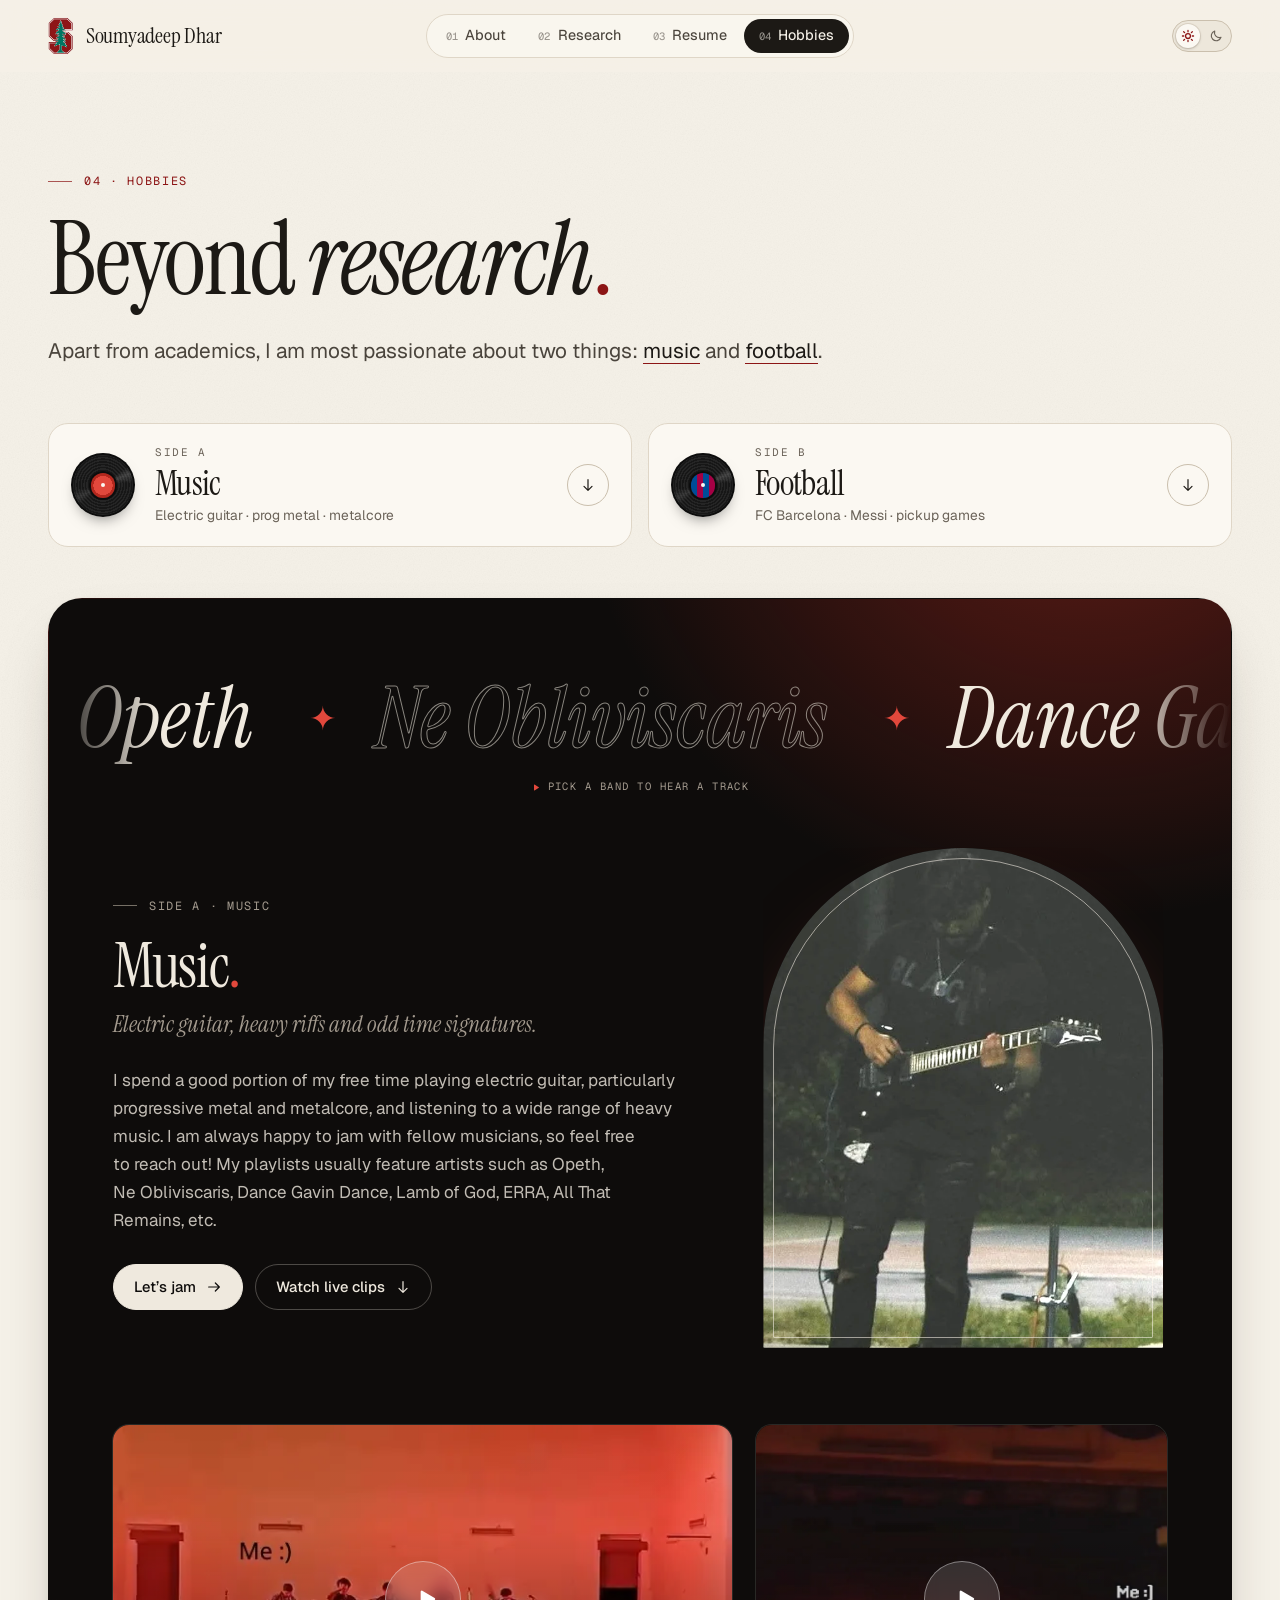
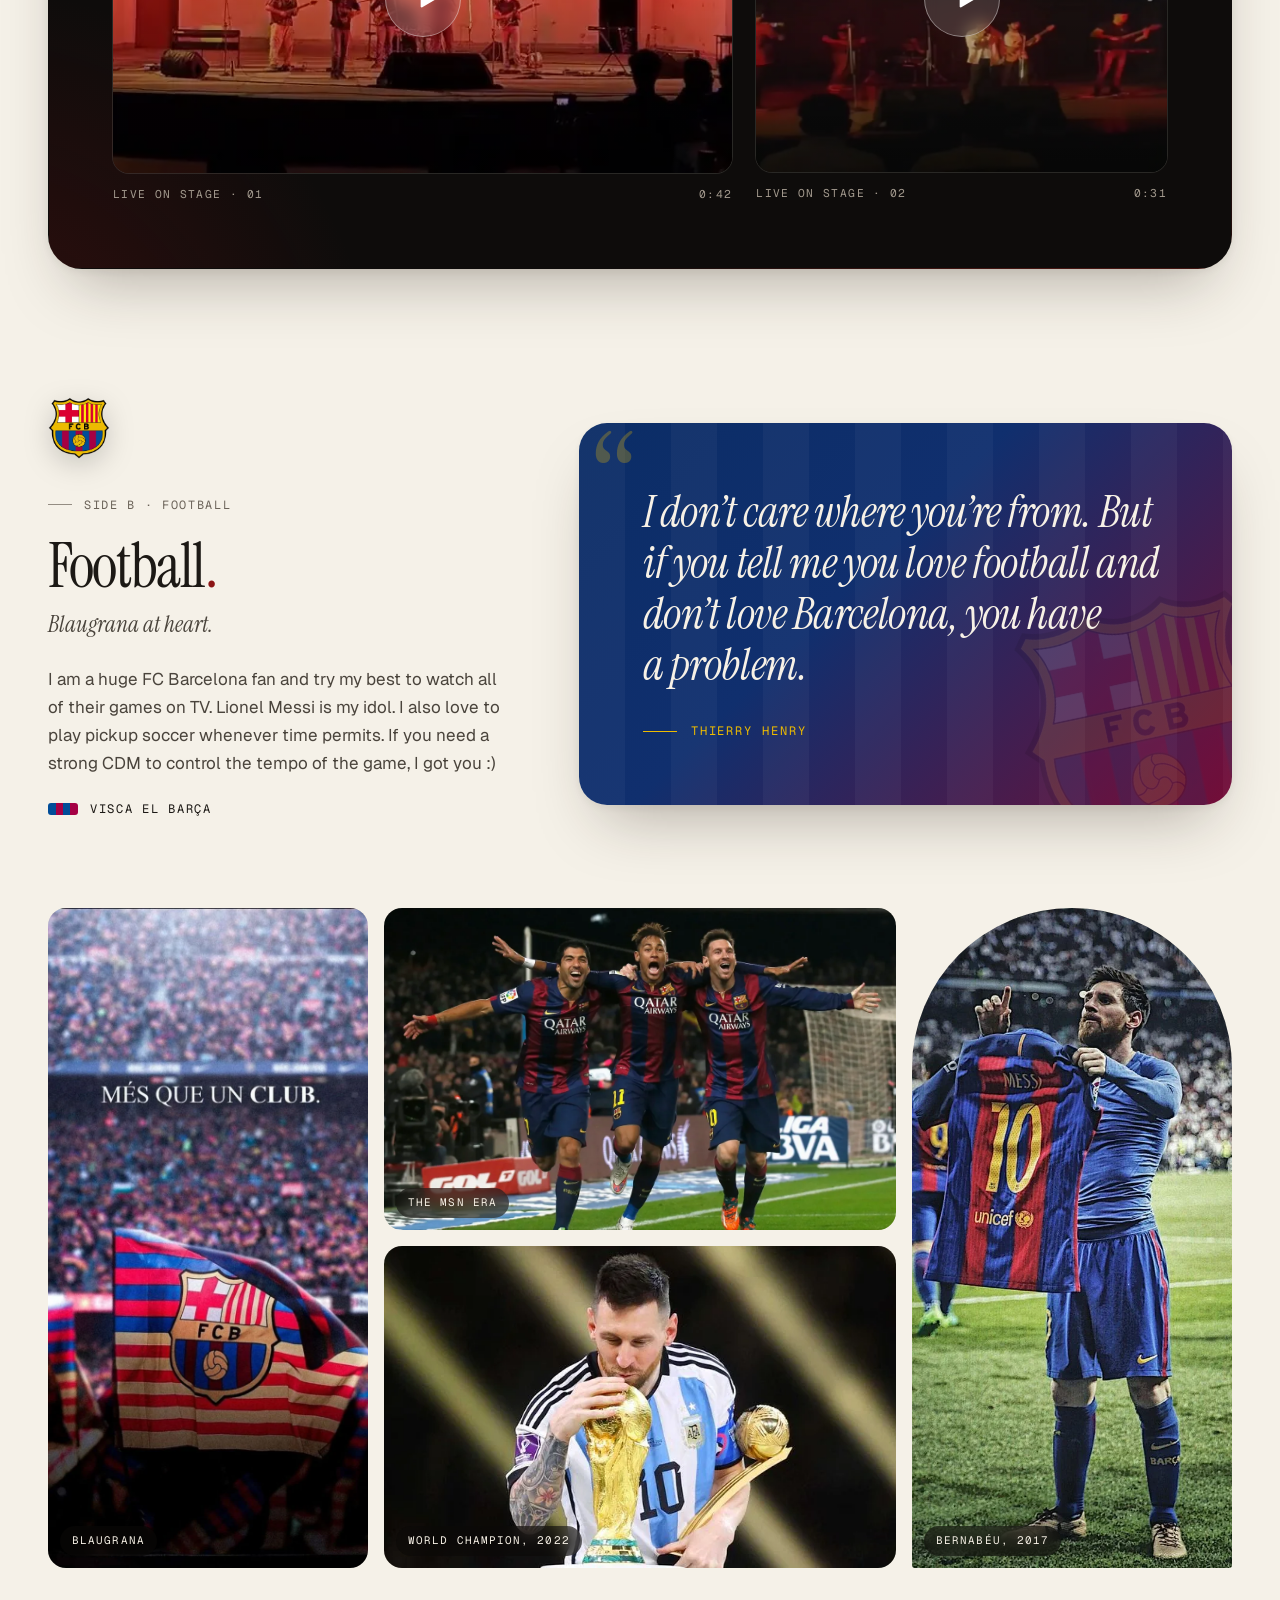
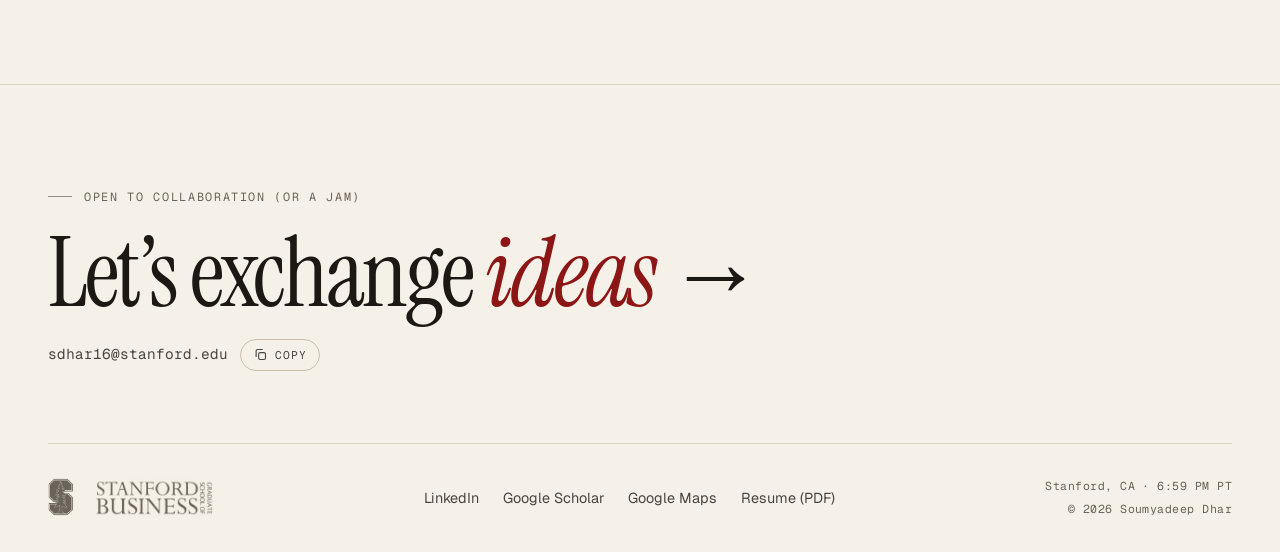
==== hobbies.html @ b399adac "Launch personal academic website Static site for GitHub Pages: home (bio, featured Applied Energy fi" ====
<!doctype html>
<html lang="en">
<head>
  <meta charset="utf-8">
  <meta name="viewport" content="width=device-width, initial-scale=1, viewport-fit=cover">
  <title>Hobbies | Soumyadeep Dhar</title>
  <meta name="description" content="Beyond research: progressive metal and metalcore on electric guitar, and a lifelong love of FC Barcelona and Lionel Messi.">
  <meta name="author" content="Soumyadeep Dhar">
  <link rel="canonical" href="https://sdhar1602.github.io/hobbies.html">
  <meta name="color-scheme" content="light dark">
  <meta name="theme-color" content="#F5F1E8" media="(prefers-color-scheme: light)">
  <meta name="theme-color" content="#12110F" media="(prefers-color-scheme: dark)">
  <script>
    (function () {
      var d = document.documentElement, t = null;
      d.classList.add('js');
      try { t = localStorage.getItem('theme'); } catch (e) {}
      if (t !== 'light' && t !== 'dark') t = window.matchMedia && window.matchMedia('(prefers-color-scheme: dark)').matches ? 'dark' : 'light';
      d.setAttribute('data-theme', t);
      setTimeout(function () { if (!window.__revealReady) d.classList.add('reveal-fallback'); }, 2500);
    })();
  </script>
  <link rel="preconnect" href="https://fonts.googleapis.com">
  <link rel="preconnect" href="https://fonts.gstatic.com" crossorigin>
  <link rel="stylesheet" href="https://fonts.googleapis.com/css2?family=Geist:wght@300..700&family=Geist+Mono:wght@400;500&family=Instrument+Serif:ital@0;1&display=swap">
  <link rel="stylesheet" href="assets/css/style.css">
  <link rel="icon" href="assets/img/favicon-32.png" sizes="32x32" type="image/png">
  <link rel="icon" href="assets/img/favicon-192.png" sizes="192x192" type="image/png">
  <link rel="apple-touch-icon" href="assets/img/apple-touch-icon.png">
  <meta property="og:type" content="website">
  <meta property="og:title" content="Hobbies | Soumyadeep Dhar">
  <meta property="og:description" content="Electric guitar, heavy music, and FC Barcelona.">
  <meta property="og:image" content="https://sdhar1602.github.io/assets/img/og-card.jpg">
  <meta property="og:url" content="https://sdhar1602.github.io/hobbies.html">
  <meta name="twitter:card" content="summary_large_image">
  <script src="assets/js/main.js" defer></script>
</head>
<body>
  <a class="skip-link" href="#main">Skip to content</a>

  <header class="site-header" data-header>
    <div class="container header-inner">
      <a class="brand" href="index.html" aria-label="Soumyadeep Dhar, home">
        <img class="brand-logo" src="assets/img/stanford-s.webp" width="200" height="295" alt="">
        <span class="brand-name">Soumyadeep Dhar</span>
      </a>
      <nav class="site-nav" aria-label="Primary">
        <a href="index.html"><span class="nav-idx">01</span>About</a>
        <a href="research.html"><span class="nav-idx">02</span>Research</a>
        <a href="resume.html"><span class="nav-idx">03</span>Resume</a>
        <a href="hobbies.html" aria-current="page"><span class="nav-idx">04</span>Hobbies</a>
      </nav>
      <button class="theme-switch" type="button" role="switch" aria-checked="false" aria-label="Dark mode" data-theme-toggle>
        <svg class="ts-icon ts-sun" viewBox="0 0 24 24" fill="none" stroke="currentColor" stroke-width="2" stroke-linecap="round" aria-hidden="true"><circle cx="12" cy="12" r="4.2"/><path d="M12 2.5v2.2M12 19.3v2.2M4.6 4.6l1.6 1.6M17.8 17.8l1.6 1.6M2.5 12h2.2M19.3 12h2.2M4.6 19.4l1.6-1.6M17.8 6.2l1.6-1.6"/></svg>
        <svg class="ts-icon ts-moon" viewBox="0 0 24 24" fill="none" stroke="currentColor" stroke-width="2" stroke-linecap="round" stroke-linejoin="round" aria-hidden="true"><path d="M20.5 14.2A8.5 8.5 0 0 1 9.8 3.5a8.5 8.5 0 1 0 10.7 10.7z"/></svg>
        <span class="ts-thumb" aria-hidden="true">
          <svg class="ts-thumb-sun" viewBox="0 0 24 24" fill="none" stroke="currentColor" stroke-width="2.2" stroke-linecap="round"><circle cx="12" cy="12" r="4.2"/><path d="M12 2.5v2.2M12 19.3v2.2M4.6 4.6l1.6 1.6M17.8 17.8l1.6 1.6M2.5 12h2.2M19.3 12h2.2M4.6 19.4l1.6-1.6M17.8 6.2l1.6-1.6"/></svg>
          <svg class="ts-thumb-moon" viewBox="0 0 24 24" fill="currentColor"><path d="M20.5 14.2A8.5 8.5 0 0 1 9.8 3.5a8.5 8.5 0 1 0 10.7 10.7z"/></svg>
        </span>
      </button>
    </div>
  </header>

  <main id="main">
    <section class="page-head container" aria-labelledby="page-title">
      <p class="eyebrow eyebrow--accent reveal">04 · Hobbies</p>
      <h1 id="page-title" class="display-2 reveal" style="--d:.06s">Beyond <em>research</em><span class="dot">.</span></h1>
      <p class="lead reveal" style="--d:.12s">Apart from academics, I am most passionate about two things: <a class="text-link" href="#music">music</a> and <a class="text-link" href="#football">football</a>.</p>

      <nav class="sides reveal" style="--d:.18s" aria-label="On this page">
        <a class="side side--a" href="#music">
          <span class="vinyl" aria-hidden="true"></span>
          <span>
            <span class="side-label">Side A</span>
            <span class="side-title">Music</span>
            <span class="side-meta">Electric guitar · prog metal · metalcore</span>
          </span>
          <span class="side-arrow" aria-hidden="true"><svg viewBox="0 0 24 24" fill="none" stroke="currentColor" stroke-width="1.8" stroke-linecap="round" stroke-linejoin="round"><path d="M12 4v16M6 14l6 6 6-6"/></svg></span>
        </a>
        <a class="side side--b" href="#football">
          <span class="vinyl" aria-hidden="true"></span>
          <span>
            <span class="side-label">Side B</span>
            <span class="side-title">Football</span>
            <span class="side-meta">FC Barcelona · Messi · pickup games</span>
          </span>
          <span class="side-arrow" aria-hidden="true"><svg viewBox="0 0 24 24" fill="none" stroke="currentColor" stroke-width="1.8" stroke-linecap="round" stroke-linejoin="round"><path d="M12 4v16M6 14l6 6 6-6"/></svg></span>
        </a>
      </nav>
    </section>

    <!-- Side A: Music --------------------------------------------------------->
    <section id="music" class="container" aria-labelledby="music-title">
      <div class="stage reveal">
        <div class="marquee">
          <ul class="marquee-track" aria-label="Bands I love; each name links to a track on YouTube">
            <li><a href="https://www.youtube.com/watch?v=MDBykpSXsSE" target="_blank" rel="noopener noreferrer" aria-label="Opeth: play a track on YouTube (opens in a new tab)">Opeth</a></li>
            <li class="sep" aria-hidden="true">✦</li>
            <li><a href="https://www.youtube.com/watch?v=BNyYiTdqzAY" target="_blank" rel="noopener noreferrer" aria-label="Ne Obliviscaris: play a track on YouTube (opens in a new tab)">Ne Obliviscaris</a></li>
            <li class="sep" aria-hidden="true">✦</li>
            <li><a href="https://www.youtube.com/watch?v=Qq_caFxzKqg" target="_blank" rel="noopener noreferrer" aria-label="Dance Gavin Dance: play a track on YouTube (opens in a new tab)">Dance Gavin Dance</a></li>
            <li class="sep" aria-hidden="true">✦</li>
            <li><a href="https://www.youtube.com/watch?v=QWkhCxCcWSE" target="_blank" rel="noopener noreferrer" aria-label="Lamb of God: play a track on YouTube (opens in a new tab)">Lamb of God</a></li>
            <li class="sep" aria-hidden="true">✦</li>
            <li><a href="https://www.youtube.com/watch?v=ntDOA0jAkkA" target="_blank" rel="noopener noreferrer" aria-label="ERRA: play a track on YouTube (opens in a new tab)">ERRA</a></li>
            <li class="sep" aria-hidden="true">✦</li>
            <li><a href="https://www.youtube.com/watch?v=gGtW4AFyLyM" target="_blank" rel="noopener noreferrer" aria-label="All That Remains: play a track on YouTube (opens in a new tab)">All That Remains</a></li>
            <li class="sep" aria-hidden="true">✦</li>
            <li class="dup" aria-hidden="true"><a href="https://www.youtube.com/watch?v=MDBykpSXsSE" target="_blank" rel="noopener noreferrer" tabindex="-1">Opeth</a></li>
            <li class="sep dup" aria-hidden="true">✦</li>
            <li class="dup" aria-hidden="true"><a href="https://www.youtube.com/watch?v=BNyYiTdqzAY" target="_blank" rel="noopener noreferrer" tabindex="-1">Ne Obliviscaris</a></li>
            <li class="sep dup" aria-hidden="true">✦</li>
            <li class="dup" aria-hidden="true"><a href="https://www.youtube.com/watch?v=Qq_caFxzKqg" target="_blank" rel="noopener noreferrer" tabindex="-1">Dance Gavin Dance</a></li>
            <li class="sep dup" aria-hidden="true">✦</li>
            <li class="dup" aria-hidden="true"><a href="https://www.youtube.com/watch?v=QWkhCxCcWSE" target="_blank" rel="noopener noreferrer" tabindex="-1">Lamb of God</a></li>
            <li class="sep dup" aria-hidden="true">✦</li>
            <li class="dup" aria-hidden="true"><a href="https://www.youtube.com/watch?v=ntDOA0jAkkA" target="_blank" rel="noopener noreferrer" tabindex="-1">ERRA</a></li>
            <li class="sep dup" aria-hidden="true">✦</li>
            <li class="dup" aria-hidden="true"><a href="https://www.youtube.com/watch?v=gGtW4AFyLyM" target="_blank" rel="noopener noreferrer" tabindex="-1">All That Remains</a></li>
            <li class="sep dup" aria-hidden="true">✦</li>
          </ul>
        </div>
        <p class="marquee-hint"><svg viewBox="0 0 24 24" aria-hidden="true"><path fill="currentColor" d="M8 5.14v13.72a1 1 0 0 0 1.5.86l11.4-6.86a1 1 0 0 0 0-1.72L9.5 4.28A1 1 0 0 0 8 5.14z"/></svg>Pick a band to hear a track</p>

        <div class="stage-grid">
          <div>
            <p class="eyebrow">Side A · Music</p>
            <h2 id="music-title" class="h2">Music<span class="dot">.</span></h2>
            <p class="stage-sub">Electric guitar, heavy riffs and odd time signatures.</p>
            <div class="prose">
              <p>I spend a good portion of my free time playing electric guitar, particularly progressive metal and metalcore, and listening to a wide range of heavy music. I am always happy to jam with fellow musicians, so feel free to reach out! My playlists usually feature artists such as Opeth, Ne Obliviscaris, Dance Gavin Dance, Lamb of God, ERRA, All That Remains, etc.</p>
            </div>
            <div class="actions">
              <a class="btn btn--stage" href="mailto:sdhar16@stanford.edu?subject=Let%27s%20jam">Let’s jam
                <svg class="go-r" viewBox="0 0 24 24" fill="none" stroke="currentColor" stroke-width="1.8" stroke-linecap="round" stroke-linejoin="round" aria-hidden="true"><path d="M4 12h16M14 6l6 6-6 6"/></svg>
              </a>
              <a class="btn btn--ghost-stage" href="#live">Watch live clips
                <svg class="go-d" viewBox="0 0 24 24" fill="none" stroke="currentColor" stroke-width="1.8" stroke-linecap="round" stroke-linejoin="round" aria-hidden="true"><path d="M12 4v16M6 14l6 6 6-6"/></svg>
              </a>
            </div>
          </div>
          <figure class="arch arch--guitar arch--frame reveal-arch">
            <img src="assets/img/guitar-arch.webp" width="633" height="791" loading="lazy" decoding="async" alt="Soumyadeep playing a black electric guitar at an outdoor gig at night">
          </figure>
        </div>

        <div id="live" class="videos">
          <figure class="video-card reveal" data-video>
            <div class="video-frame" style="--ar: 16 / 9">
              <video controls playsinline preload="none" poster="assets/img/live-01-poster.webp" aria-label="Live on stage with my band, clip 1">
                <source src="assets/video/live-01.mp4" type="video/mp4">
              </video>
              <button class="video-play" type="button" hidden aria-label="Play live clip 1, 42 seconds">
                <span class="disc"><svg viewBox="0 0 24 24" aria-hidden="true"><path fill="currentColor" d="M8 5.14v13.72a1 1 0 0 0 1.5.86l11.4-6.86a1 1 0 0 0 0-1.72L9.5 4.28A1 1 0 0 0 8 5.14z"/></svg></span>
              </button>
            </div>
            <figcaption><span>Live on stage · 01</span><span>0:42</span></figcaption>
          </figure>
          <figure class="video-card reveal" style="--d:.1s" data-video>
            <div class="video-frame" style="--ar: 850 / 720">
              <video controls playsinline preload="none" poster="assets/img/live-02-poster.webp" aria-label="Live on stage with my band, clip 2">
                <source src="assets/video/live-02.mp4" type="video/mp4">
              </video>
              <button class="video-play" type="button" hidden aria-label="Play live clip 2, 31 seconds">
                <span class="disc"><svg viewBox="0 0 24 24" aria-hidden="true"><path fill="currentColor" d="M8 5.14v13.72a1 1 0 0 0 1.5.86l11.4-6.86a1 1 0 0 0 0-1.72L9.5 4.28A1 1 0 0 0 8 5.14z"/></svg></span>
              </button>
            </div>
            <figcaption><span>Live on stage · 02</span><span>0:31</span></figcaption>
          </figure>
        </div>
      </div>
    </section>

    <!-- Side B: Football ------------------------------------------------------>
    <section id="football" class="pitch container" aria-labelledby="football-title">
      <div class="pitch-grid">
        <div class="reveal">
          <img class="crest" src="assets/img/barca-crest.webp" width="360" height="365" loading="lazy" decoding="async" alt="FC Barcelona crest">
          <p class="eyebrow">Side B · Football</p>
          <h2 id="football-title" class="h2">Football<span class="dot">.</span></h2>
          <p class="pitch-sub">Blaugrana at heart.</p>
          <div class="prose">
            <p>I am a huge FC Barcelona fan and try my best to watch all of their games on TV. Lionel Messi is my idol. I also love to play pickup soccer whenever time permits. If you need a strong CDM to control the tempo of the game, I got you :)</p>
          </div>
          <p class="visca">Visca el Barça</p>
        </div>

        <blockquote class="henry reveal" style="--d:.1s">
          <img class="crest-wm" src="assets/img/barca-crest.webp" width="360" height="365" loading="lazy" alt="">
          <p>I don’t care where you’re from. But if you tell me you love football and don’t love Barcelona, you have a problem.</p>
          <footer>Thierry Henry</footer>
        </blockquote>
      </div>

      <div class="bento">
        <figure class="b-flag reveal">
          <img src="assets/img/barca-flag.webp" width="736" height="1398" loading="lazy" decoding="async" alt="A Barça flag with the club crest waving above a packed stadium, under the words Més que un club">
          <figcaption>Blaugrana</figcaption>
        </figure>
        <figure class="b-msn reveal" style="--d:.08s">
          <img src="assets/img/barca-msn.webp" width="1200" height="750" loading="lazy" decoding="async" alt="Messi, Neymar and Suárez celebrating a goal together in Barcelona shirts">
          <figcaption>The MSN era</figcaption>
        </figure>
        <figure class="b-wc reveal" style="--d:.16s">
          <img src="assets/img/messi-worldcup.webp" width="736" height="414" loading="lazy" decoding="async" alt="Lionel Messi kissing the World Cup trophy while holding the Golden Ball award">
          <figcaption>World champion, 2022</figcaption>
        </figure>
        <figure class="b-messi reveal" style="--d:.24s">
          <img src="assets/img/messi-bernabeu.webp" width="736" height="1102" loading="lazy" decoding="async" alt="Lionel Messi holding up his number 10 Barcelona shirt to the crowd">
          <figcaption>Bernabéu, 2017</figcaption>
        </figure>
      </div>
    </section>
  </main>

  <footer class="site-footer">
    <div class="container">
      <div class="footer-cta reveal">
        <p class="eyebrow">Open to collaboration (or a jam)</p>
        <a class="footer-big" href="mailto:sdhar16@stanford.edu">Let’s exchange <em>ideas</em>&nbsp;<span class="arr" aria-hidden="true">→</span></a>
        <div class="footer-email">
          <span>sdhar16@stanford.edu</span>
          <button class="copy-btn" type="button" data-copy="sdhar16@stanford.edu">
            <svg class="ico-sm" viewBox="0 0 24 24" fill="none" stroke="currentColor" stroke-width="1.8" stroke-linecap="round" stroke-linejoin="round" aria-hidden="true"><rect x="9" y="9" width="11" height="11" rx="2.5"/><path d="M5 15V6.5A2.5 2.5 0 0 1 7.5 4H15"/></svg>
            <span data-copy-label aria-live="polite">Copy</span><span class="visually-hidden"> email address</span>
          </button>
        </div>
      </div>
      <div class="footer-grid">
        <div class="footer-logos">
          <span class="logo-mask logo-s" role="img" aria-label="Stanford University"></span>
          <span class="logo-mask logo-gsb" role="img" aria-label="Stanford Graduate School of Business"></span>
        </div>
        <ul class="footer-links">
          <li><a href="https://www.linkedin.com/in/sd1602" target="_blank" rel="noopener noreferrer">LinkedIn</a></li>
          <li><a href="https://scholar.google.com/citations?hl=en&amp;user=NJCwsWkAAAAJ" target="_blank" rel="noopener noreferrer">Google Scholar</a></li>
          <li><a href="https://maps.app.goo.gl/v6GxR1A7szo6nVZg6" target="_blank" rel="noopener noreferrer">Google Maps</a></li>
          <li><a href="assets/docs/Soumyadeep_Dhar_Resume.pdf">Resume (PDF)</a></li>
        </ul>
        <div class="footer-meta">
          <span>Stanford, CA · <time data-clock>--:--</time> PT</span>
          <span>© <span data-year>2026</span> Soumyadeep Dhar</span>
        </div>
      </div>
    </div>
  </footer>
</body>
</html>
---- assets/css/style.css ----
@charset "UTF-8";
/* =============================================================================
   Soumyadeep Dhar: personal academic site
   Design: a warm "paper & ink" editorial system with a Stanford-cardinal accent.
   Signature motif: the arch, borrowed from the sandstone arcades of the Main Quad.
   Themes: light ("paper") and dark ("ink"), switchable, defaulting to the OS.
   ========================================================================== */


/* ---------------------------------------------------------------- Tokens -- */
:root {
  --font-display: "Instrument Serif", "Iowan Old Style", "Palatino Linotype", Palatino, Georgia, serif;
  --font-sans: "Geist", ui-sans-serif, system-ui, -apple-system, "Segoe UI", Roboto, "Helvetica Neue", Arial, sans-serif;
  --font-mono: "Geist Mono", ui-monospace, "SF Mono", SFMono-Regular, Menlo, Consolas, monospace;

  /* light: paper */
  --bg: #F5F1E8;
  --bg-soft: #EDE7DB;
  --surface: #FBF8F2;
  --ink: #1C1915;
  --ink-2: #4A443C;
  --muted: #6B6359;
  --line: #DFD6C7;
  --line-strong: #CABFAD;
  --accent: #8C1515;
  --cardinal: #8C1515;
  --seq-lo: #EBCBBE;
  --seq-hi: #7A1414;
  --deemph: #BDB3A6;
  --deemph-mark: #958B7E;
  --accent-ink: #FFF8F0;
  --accent-soft: rgba(140, 21, 21, .07);
  --ok: #276C44;
  --warn: #8A5A00;
  --header-bg: rgba(245, 241, 232, .8);
  --shadow-sm: 0 1px 2px rgba(40, 30, 20, .06);
  --shadow: 0 1px 2px rgba(40, 30, 20, .05), 0 12px 32px -14px rgba(40, 30, 20, .22);
  --shadow-lg: 0 2px 8px rgba(40, 30, 20, .06), 0 32px 64px -24px rgba(40, 30, 20, .34);
  --grain: .075;
  --grain-blend: multiply;
  --img-dim: 1;
  --stage-border: transparent;
  --sheet-dim: 1;

  /* fixed palettes (same in both themes) */
  --stage: #0E0C0B;
  --stage-ink: #EFE9DE;
  --stage-muted: #A39A8E;
  --stage-line: rgba(239, 233, 222, .12);
  --stage-red: #E2483C;
  --blau: #0B2D66;
  --blau-2: #004D98;
  --grana: #A50044;
  --grana-2: #6E0F36;
  --gold: #EDBB00;

  /* layout + motion */
  --container: 1200px;
  --gutter: clamp(16px, 4vw, 48px);
  --header-h: 72px;
  --radius: 20px;
  --radius-lg: 28px;
  --ease: cubic-bezier(.22, .8, .24, 1);
  --ease-in-out: cubic-bezier(.65, 0, .35, 1);
  color-scheme: light;
}

:root[data-theme="dark"] {
  --bg: #12110F;
  --bg-soft: #1A1816;
  --surface: #1D1B18;
  --ink: #EFE9DE;
  --ink-2: #C9C0B3;
  --muted: #978E82;
  --line: #2C2925;
  --line-strong: #3E3934;
  --accent: #EF7C70;
  --cardinal: #E5484D;
  --seq-lo: #452D27;
  --seq-hi: #F28D80;
  --deemph: #5E5750;
  --deemph-mark: #746C63;
  --accent-ink: #1A0907;
  --accent-soft: rgba(239, 124, 112, .1);
  --ok: #7FD1A0;
  --warn: #E9B95C;
  --header-bg: rgba(18, 17, 15, .74);
  --shadow-sm: 0 1px 2px rgba(0, 0, 0, .5);
  --shadow: 0 1px 2px rgba(0, 0, 0, .4), 0 14px 36px -14px rgba(0, 0, 0, .75);
  --shadow-lg: 0 2px 8px rgba(0, 0, 0, .45), 0 34px 70px -24px rgba(0, 0, 0, .85);
  --grain: .045;
  --grain-blend: screen;
  --img-dim: .93;
  --stage: #0A0908;
  --stage-border: rgba(239, 233, 222, .1);
  --sheet-dim: .9;
  color-scheme: dark;
}

/* No JS (or before it runs): follow the OS preference */
@media (prefers-color-scheme: dark) {
  :root:not([data-theme="light"]) {
    --bg: #12110F;
    --bg-soft: #1A1816;
    --surface: #1D1B18;
    --ink: #EFE9DE;
    --ink-2: #C9C0B3;
    --muted: #978E82;
    --line: #2C2925;
    --line-strong: #3E3934;
    --accent: #EF7C70;
    --cardinal: #E5484D;
    --seq-lo: #452D27;
    --seq-hi: #F28D80;
    --deemph: #5E5750;
    --deemph-mark: #746C63;
    --accent-ink: #1A0907;
    --accent-soft: rgba(239, 124, 112, .1);
    --ok: #7FD1A0;
    --warn: #E9B95C;
    --header-bg: rgba(18, 17, 15, .74);
    --shadow-sm: 0 1px 2px rgba(0, 0, 0, .5);
    --shadow: 0 1px 2px rgba(0, 0, 0, .4), 0 14px 36px -14px rgba(0, 0, 0, .75);
    --shadow-lg: 0 2px 8px rgba(0, 0, 0, .45), 0 34px 70px -24px rgba(0, 0, 0, .85);
    --grain: .045;
    --grain-blend: screen;
    --img-dim: .93;
    --stage: #0A0908;
    --stage-border: rgba(239, 233, 222, .1);
    --sheet-dim: .9;
    color-scheme: dark;
  }
}

/* ------------------------------------------------------------------ Base -- */
*, *::before, *::after { box-sizing: border-box; }

html {
  -webkit-text-size-adjust: 100%;
  text-size-adjust: 100%;
  background: var(--bg);
  scroll-padding-top: calc(var(--header-h) + 24px);
  transition: background-color .45s var(--ease);
}
@media (prefers-reduced-motion: no-preference) { html { scroll-behavior: smooth; } }

body {
  margin: 0;
  min-height: 100vh;
  min-height: 100svh;
  display: flex;
  flex-direction: column;
  color: var(--ink);
  font-family: var(--font-sans);
  font-size: 1.0625rem;
  line-height: 1.65;
  -webkit-font-smoothing: antialiased;
  -moz-osx-font-smoothing: grayscale;
  overflow-x: clip;
  transition: color .45s var(--ease);
}

/* paper grain: sits behind all content */
body::before {
  content: "";
  position: fixed;
  inset: 0;
  z-index: -1;
  pointer-events: none;
  opacity: var(--grain);
  mix-blend-mode: var(--grain-blend);
  background-image: url("data:image/svg+xml,%3Csvg xmlns='http://www.w3.org/2000/svg' width='240' height='240'%3E%3Cfilter id='n'%3E%3CfeTurbulence type='fractalNoise' baseFrequency='.82' numOctaves='3' stitchTiles='stitch'/%3E%3CfeColorMatrix type='saturate' values='0'/%3E%3C/filter%3E%3Crect width='100%25' height='100%25' filter='url(%23n)'/%3E%3C/svg%3E");
}

main { flex: 1 0 auto; }
img, svg, video, canvas { display: block; max-width: 100%; }
img { height: auto; }
a { color: inherit; }
button { font: inherit; color: inherit; }
p { margin: 0 0 1em; }
h1, h2, h3 { text-wrap: balance; }
p, li, dd { text-wrap: pretty; }

::selection { background: var(--accent); color: var(--accent-ink); }
:focus-visible { outline: 2px solid var(--accent); outline-offset: 3px; border-radius: 6px; }

.container {
  width: 100%;
  max-width: calc(var(--container) + var(--gutter) * 2);
  margin-inline: auto;
  padding-inline: var(--gutter);
}

.visually-hidden {
  position: absolute !important;
  width: 1px; height: 1px;
  padding: 0; margin: -1px;
  overflow: hidden; clip: rect(0 0 0 0);
  white-space: nowrap; border: 0;
}

.skip-link {
  position: absolute;
  left: 12px;
  top: -60px;
  z-index: 300;
  padding: 10px 16px;
  border-radius: 10px;
  background: var(--ink);
  color: var(--bg);
  text-decoration: none;
  font-weight: 500;
  transition: top .2s var(--ease);
}
.skip-link:focus { top: 12px; }

.ico { width: 18px; height: 18px; flex: none; }
.ico-sm { width: 15px; height: 15px; flex: none; }

/* ---------------------------------------------------------------- Header -- */
.site-header {
  position: sticky;
  top: 0;
  z-index: 50;
}
.site-header::before {
  content: "";
  position: absolute;
  inset: 0;
  z-index: -1;
  background: var(--header-bg);
  -webkit-backdrop-filter: saturate(1.4) blur(14px);
  backdrop-filter: saturate(1.4) blur(14px);
  border-bottom: 1px solid transparent;
  transition: border-color .3s, background-color .45s var(--ease);
}
.site-header.is-scrolled::before { border-bottom-color: var(--line); }

.header-inner {
  display: grid;
  grid-template-columns: 1fr auto 1fr;
  align-items: center;
  gap: 20px;
  height: var(--header-h);
}

.brand {
  display: inline-flex;
  align-items: center;
  gap: 12px;
  justify-self: start;
  color: var(--ink);
  text-decoration: none;
}
.brand-logo {
  width: auto;
  height: 38px;
  flex: none;
  transition: transform .4s var(--ease);
}
.brand:hover .brand-logo { transform: translateY(-2px); }
.brand-name {
  font-family: var(--font-display);
  font-size: 1.4rem;
  line-height: 1;
  letter-spacing: -.01em;
  white-space: nowrap;
}

.site-nav {
  display: flex;
  align-items: center;
  gap: 2px;
  padding: 4px;
  border: 1px solid var(--line);
  border-radius: 999px;
  background: color-mix(in srgb, var(--surface) 72%, transparent);
}
.site-nav a {
  display: inline-flex;
  align-items: baseline;
  gap: 7px;
  padding: 8px 15px;
  border-radius: 999px;
  color: var(--ink-2);
  text-decoration: none;
  font-size: .9rem;
  font-weight: 450;
  line-height: 1.2;
  white-space: nowrap;
  transition: color .2s, background-color .25s;
}
.site-nav a:hover { color: var(--ink); background: var(--bg-soft); }
.site-nav a[aria-current="page"] { color: var(--bg); background: var(--ink); }
.nav-idx { font-family: var(--font-mono); font-size: .66rem; letter-spacing: .02em; opacity: .55; }

/* theme switch */
.theme-switch {
  --w: 60px;
  --h: 32px;
  position: relative;
  justify-self: end;
  width: var(--w);
  height: var(--h);
  padding: 0;
  flex: none;
  border: 1px solid var(--line-strong);
  border-radius: 999px;
  background: var(--bg-soft);
  cursor: pointer;
  -webkit-tap-highlight-color: transparent;
  transition: background-color .35s, border-color .35s;
}
.theme-switch:hover { border-color: var(--muted); }
.ts-icon {
  position: absolute;
  top: 50%;
  width: 14px;
  height: 14px;
  margin-top: -7px;
  color: var(--muted);
}
.ts-sun { left: 8px; }
.ts-moon { right: 8px; }
.ts-thumb {
  position: absolute;
  top: 3px;
  left: 3px;
  width: 24px;
  height: 24px;
  display: grid;
  place-items: center;
  border-radius: 50%;
  background: var(--surface);
  box-shadow: 0 1px 3px rgba(0, 0, 0, .18), 0 0 0 1px var(--line);
  transition: transform .5s var(--ease), background-color .35s;
}
.ts-thumb svg {
  grid-area: 1 / 1;
  width: 14px;
  height: 14px;
  color: var(--accent);
  transition: opacity .3s, transform .5s var(--ease);
}
.ts-thumb .ts-thumb-moon { opacity: 0; transform: rotate(-90deg) scale(.6); }
[data-theme="dark"] .ts-thumb { transform: translateX(28px); }
[data-theme="dark"] .ts-thumb .ts-thumb-sun { opacity: 0; transform: rotate(90deg) scale(.6); }
[data-theme="dark"] .ts-thumb .ts-thumb-moon { opacity: 1; transform: none; }
html:not(.js) .theme-switch { visibility: hidden; }

/* ------------------------------------------------------------ Typography -- */
.eyebrow {
  display: inline-flex;
  align-items: center;
  gap: 12px;
  margin: 0 0 20px;
  font-family: var(--font-mono);
  font-size: .74rem;
  font-weight: 400;
  letter-spacing: .14em;
  text-transform: uppercase;
  color: var(--muted);
}
.eyebrow::before {
  content: "";
  width: 24px;
  height: 1px;
  background: currentColor;
  opacity: .7;
}
.eyebrow--accent { color: var(--accent); }
.eyebrow--plain::before { display: none; }

.display {
  font-family: var(--font-display);
  font-weight: 400;
  font-size: clamp(3.6rem, 1.4rem + 7.2vw, 8rem);
  line-height: .9;
  letter-spacing: -.03em;
  margin: 0 0 22px;
}
.display .l2 { display: block; padding-left: .5em; font-style: italic; }
.display .dot, .display-2 .dot, .h2 .dot { color: var(--accent); font-style: normal; }

.display-2 {
  font-family: var(--font-display);
  font-weight: 400;
  font-size: clamp(3.2rem, 1.6rem + 6vw, 6.6rem);
  line-height: .95;
  letter-spacing: -.028em;
  margin: 0;
}
.h2 {
  font-family: var(--font-display);
  font-weight: 400;
  font-size: clamp(2.3rem, 1.5rem + 3vw, 4rem);
  line-height: 1;
  letter-spacing: -.022em;
  margin: 0;
}
.display-2 em, .h2 em { font-style: italic; }

.lead {
  max-width: 60ch;
  margin: 26px 0 0;
  font-size: clamp(1.1rem, 1rem + .45vw, 1.3rem);
  line-height: 1.6;
  color: var(--ink-2);
}

.prose { max-width: 64ch; color: var(--ink-2); }
.prose p { margin: 0 0 1.1em; }
.prose p:last-child { margin-bottom: 0; }
.prose .first { font-size: 1.12em; line-height: 1.62; color: var(--ink); }
.stanford { color: var(--cardinal); font-weight: 500; }
.prose a, .text-link {
  color: var(--ink);
  text-decoration: underline;
  text-decoration-color: var(--accent);
  text-decoration-thickness: 1px;
  text-underline-offset: .22em;
  transition: color .2s, text-decoration-thickness .2s;
}
.prose a:hover, .text-link:hover { color: var(--accent); text-decoration-thickness: 2px; }
.hl {
  font-family: var(--font-display);
  font-style: italic;
  font-size: 1.22em;
  line-height: 1;
  color: var(--ink);
}

/* --------------------------------------------------------------- Buttons -- */
.btn {
  display: inline-flex;
  align-items: center;
  justify-content: center;
  gap: 10px;
  min-height: 46px;
  padding: 0 20px;
  border: 1px solid var(--line-strong);
  border-radius: 999px;
  background: var(--surface);
  color: var(--ink);
  font-size: .92rem;
  font-weight: 500;
  line-height: 1.2;
  text-decoration: none;
  cursor: pointer;
  transition: transform .25s var(--ease), background-color .25s, color .25s, border-color .25s, box-shadow .25s;
}
.btn svg { width: 16px; height: 16px; flex: none; transition: transform .3s var(--ease); }
.btn:hover { border-color: var(--ink); transform: translateY(-1px); box-shadow: var(--shadow); }
.btn:hover .go-ur { transform: translate(2px, -2px); }
.btn:hover .go-r { transform: translateX(3px); }
.btn:hover .go-d { transform: translateY(2px); }
.btn--solid { background: var(--ink); border-color: var(--ink); color: var(--bg); }
.btn--solid:hover { background: var(--accent); border-color: var(--accent); color: var(--accent-ink); }
.btn--sm { min-height: 38px; padding: 0 15px; font-size: .84rem; }

.link-arrow {
  display: inline-flex;
  align-items: center;
  gap: 8px;
  padding-bottom: 4px;
  border-bottom: 1px solid var(--line-strong);
  color: var(--ink);
  font-size: .95rem;
  font-weight: 500;
  text-decoration: none;
  transition: color .2s, border-color .2s, gap .3s var(--ease);
}
.link-arrow svg { width: 16px; height: 16px; }
.link-arrow:hover { color: var(--accent); border-color: var(--accent); gap: 12px; }

/* connect chips (LinkedIn / Email / Scholar / Maps) */
.connect {
  display: flex;
  flex-wrap: wrap;
  gap: 10px;
  margin: 34px 0 0;
  padding: 0;
  list-style: none;
}
.chip {
  display: inline-flex;
  align-items: center;
  gap: 10px;
  padding: 11px 18px 11px 14px;
  border: 1px solid var(--line-strong);
  border-radius: 999px;
  background: var(--surface);
  color: var(--ink);
  font-size: .92rem;
  font-weight: 500;
  line-height: 1.2;
  text-decoration: none;
  white-space: nowrap;
  transition: transform .25s var(--ease), background-color .25s, color .25s, border-color .25s, box-shadow .25s;
}
.chip .ico { color: var(--accent); transition: color .25s; }
.chip:hover { background: var(--ink); border-color: var(--ink); color: var(--bg); transform: translateY(-2px); box-shadow: var(--shadow); }
.chip:hover .ico { color: var(--bg); }

/* ------------------------------------------------------------------ Arch -- */
/* The site's signature frame: a semicircular head over straight jambs. */
.arch {
  position: relative;
  margin: 0;
  overflow: hidden;
  isolation: isolate;
  border-radius: 1000px 1000px 6px 6px;
  background: var(--bg-soft);
}
.arch > img, .arch > video {
  width: 100%;
  height: 100%;
  object-fit: cover;
  filter: brightness(var(--img-dim));
}
.arch--frame::after {
  content: "";
  position: absolute;
  inset: 10px;
  border: 1px solid rgba(255, 248, 238, .55);
  border-radius: inherit;
  pointer-events: none;
}

/* ---------------------------------------------------------- Landing hero -- */
.hero {
  display: grid;
  grid-template-columns: minmax(0, 5fr) minmax(0, 7fr);
  align-items: start;
  gap: clamp(40px, 7vw, 112px);
  padding-block: clamp(28px, 6vw, 88px) clamp(64px, 9vw, 120px);
}
.hero-media {
  position: sticky;
  top: calc(var(--header-h) + 40px);
  width: min(100%, 440px);
  justify-self: center;
  isolation: isolate;
}
.hero-media::before {
  content: "";
  position: absolute;
  inset: 0;
  z-index: -1;
  transform: translate(20px, -20px);
  border: 1px solid var(--line-strong);
  border-radius: 1000px 1000px 6px 6px;
}
.portrait { aspect-ratio: 4 / 5; box-shadow: var(--shadow-lg); }
.portrait img { object-position: 50% 30%; }

@keyframes spin { to { transform: rotate(360deg); } }

.hero-text { padding-top: clamp(0px, 2vw, 24px); }
.hero-role {
  margin: 0 0 30px;
  font-family: var(--font-display);
  font-style: italic;
  font-size: clamp(1.3rem, 1rem + 1vw, 1.75rem);
  line-height: 1.25;
  color: var(--ink-2);
}

/* --------------------------------------------------------------- Section -- */
.section { padding-block: clamp(56px, 9vw, 120px); }
.section--tight-top { padding-top: clamp(16px, 3vw, 40px); }
.section-head {
  display: flex;
  align-items: flex-end;
  justify-content: space-between;
  flex-wrap: wrap;
  gap: 20px 32px;
  margin-bottom: clamp(28px, 4vw, 52px);
}
.section-head .eyebrow { margin-bottom: 16px; }

/* the arcade (landing) */
.arcade {
  display: grid;
  grid-template-columns: repeat(3, minmax(0, 1fr));
  gap: clamp(12px, 2vw, 26px);
}
.arcade figure { margin: 0; }
.arcade .arch { aspect-ratio: 3 / 4; box-shadow: var(--shadow); }
.arcade .arch img { transition: transform 1.4s var(--ease); }
.arcade figure:hover .arch img { transform: scale(1.05); }
.arcade figcaption {
  display: flex;
  justify-content: space-between;
  gap: 12px;
  margin-top: 14px;
  font-family: var(--font-mono);
  font-size: .72rem;
  letter-spacing: .12em;
  text-transform: uppercase;
  color: var(--muted);
}

.place {
  display: grid;
  grid-template-columns: auto minmax(0, 1fr) auto auto;
  align-items: center;
  gap: clamp(16px, 3vw, 36px);
  margin-top: clamp(24px, 3vw, 36px);
  padding: clamp(20px, 3vw, 28px) clamp(20px, 3vw, 32px);
  border: 1px solid var(--line);
  border-radius: var(--radius-lg);
  background: var(--surface);
}
.place-icon {
  display: grid;
  place-items: center;
  width: 54px;
  height: 54px;
  border-radius: 50%;
  background: var(--accent-soft);
  color: var(--accent);
}
.place-icon .ico { width: 22px; height: 22px; }
.place-name { margin: 0; font-family: var(--font-display); font-size: clamp(1.35rem, 1.1rem + .8vw, 1.75rem); line-height: 1.1; }
.place-addr { margin: 6px 0 0; font-size: .95rem; color: var(--muted); }
.place-meta {
  display: grid;
  gap: 4px;
  font-family: var(--font-mono);
  font-size: .74rem;
  letter-spacing: .04em;
  color: var(--muted);
  text-align: right;
  white-space: nowrap;
}
.place-meta time { color: var(--ink); }

/* ---------------------------------------------------------------- Footer -- */
.site-footer {
  margin-top: auto;
  padding-block: clamp(56px, 8vw, 104px) 34px;
  border-top: 1px solid var(--line);
}
.footer-cta {
  display: grid;
  gap: 20px;
  padding-bottom: clamp(40px, 6vw, 72px);
  border-bottom: 1px solid var(--line);
}
.footer-cta .eyebrow { margin: 0; }
.footer-big {
  width: fit-content;
  color: var(--ink);
  font-family: var(--font-display);
  font-size: clamp(2.6rem, 1.1rem + 6.2vw, 6.2rem);
  line-height: .95;
  letter-spacing: -.03em;
  text-decoration: none;
}
.footer-big em { color: var(--accent); }
.footer-big .arr { display: inline-block; font-style: normal; transition: transform .4s var(--ease); }
.footer-big:hover .arr { transform: translateX(12px); }
.footer-email {
  display: flex;
  flex-wrap: wrap;
  align-items: center;
  gap: 12px;
  font-family: var(--font-mono);
  font-size: .9rem;
  color: var(--ink-2);
}
.copy-btn {
  display: inline-flex;
  align-items: center;
  gap: 7px;
  padding: 6px 12px;
  border: 1px solid var(--line-strong);
  border-radius: 999px;
  background: transparent;
  color: var(--ink-2);
  font-family: var(--font-mono);
  font-size: .7rem;
  letter-spacing: .08em;
  text-transform: uppercase;
  cursor: pointer;
  transition: color .2s, border-color .2s, background-color .2s;
}
.copy-btn:hover { border-color: var(--ink); color: var(--ink); }
.copy-btn.is-copied { color: var(--ok); border-color: currentColor; }

.footer-grid {
  display: grid;
  grid-template-columns: auto minmax(0, 1fr) auto;
  align-items: center;
  gap: 28px 40px;
  padding-top: 32px;
}
.footer-logos { display: flex; align-items: center; gap: 22px; }
.logo-mask {
  display: block;
  background-color: var(--muted);
  transition: background-color .3s;
}
.logo-s {
  width: 26px;
  height: 38px;
  -webkit-mask: url("../img/stanford-s-mask.png") center / contain no-repeat;
  mask: url("../img/stanford-s-mask.png") center / contain no-repeat;
}
.logo-gsb {
  width: 118px;
  height: 42px;
  -webkit-mask: url("../img/gsb-mask.png") center / contain no-repeat;
  mask: url("../img/gsb-mask.png") center / contain no-repeat;
}
.footer-logos:hover .logo-mask { background-color: var(--accent); }
.footer-links {
  display: flex;
  flex-wrap: wrap;
  justify-content: center;
  gap: 8px 24px;
  margin: 0;
  padding: 0;
  list-style: none;
}
.footer-links a { color: var(--ink-2); font-size: .9rem; text-decoration: none; transition: color .2s; }
.footer-links a:hover { color: var(--accent); }
.footer-meta {
  display: grid;
  justify-items: end;
  gap: 4px;
  font-family: var(--font-mono);
  font-size: .72rem;
  letter-spacing: .04em;
  color: var(--muted);
  text-align: right;
}

/* ------------------------------------------------------------ Page heads -- */
.page-head { padding-block: clamp(36px, 7vw, 96px) clamp(28px, 4vw, 56px); }
.page-head .actions { display: flex; flex-wrap: wrap; gap: 12px; margin-top: 34px; }

/* -------------------------------------------------------------- Research -- */

.themes {
  display: grid;
  grid-template-columns: repeat(3, minmax(0, 1fr));
  gap: clamp(28px, 4vw, 48px);
  padding-block: clamp(40px, 6vw, 80px) clamp(16px, 3vw, 32px);
}
.theme { padding-top: 22px; border-top: 1px solid var(--ink); }
.theme-top { display: flex; align-items: flex-start; justify-content: space-between; margin-bottom: 26px; }
.theme-num { font-family: var(--font-mono); font-size: .76rem; color: var(--muted); }
.theme-glyph { width: 84px; height: 52px; color: var(--accent); }
.theme h3 {
  margin: 0 0 12px;
  font-family: var(--font-display);
  font-weight: 400;
  font-size: clamp(1.6rem, 1.3rem + .8vw, 1.95rem);
  line-height: 1.05;
  letter-spacing: -.015em;
}
.theme p { margin: 0; font-size: .98rem; color: var(--ink-2); }

.pubs { padding-block: clamp(40px, 6vw, 80px) clamp(64px, 9vw, 120px); }
.pub-group + .pub-group { margin-top: clamp(52px, 7vw, 88px); }
.pub-group-head {
  display: flex;
  align-items: baseline;
  justify-content: space-between;
  gap: 16px;
  padding-bottom: 16px;
  border-bottom: 1px solid var(--ink);
}
.pub-group-head h2 {
  margin: 0;
  font-family: var(--font-display);
  font-weight: 400;
  font-size: clamp(1.9rem, 1.4rem + 1.6vw, 2.7rem);
  line-height: 1;
  letter-spacing: -.02em;
}
.pub-count { font-family: var(--font-mono); font-size: .72rem; letter-spacing: .1em; text-transform: uppercase; color: var(--muted); }
.pub {
  display: grid;
  grid-template-columns: 64px minmax(0, 1fr) auto;
  gap: 10px 28px;
  padding: 30px 0;
  border-bottom: 1px solid var(--line);
}
.pub-index { padding-top: 8px; font-family: var(--font-mono); font-size: .78rem; color: var(--muted); }
.pub-title {
  margin: 0 0 12px;
  font-family: var(--font-display);
  font-weight: 400;
  font-size: clamp(1.4rem, 1.1rem + 1vw, 1.95rem);
  line-height: 1.16;
  letter-spacing: -.012em;
}
.pub-title a {
  text-decoration: none;
  background: linear-gradient(var(--accent), var(--accent)) 0 100% / 0 1px no-repeat;
  transition: background-size .6s var(--ease), color .25s;
}
.pub-title a:hover { color: var(--accent); background-size: 100% 1px; }
.pub-authors { margin: 0 0 12px; font-size: .98rem; color: var(--ink-2); }
.me {
  color: var(--ink);
  font-weight: 600;
  text-decoration: underline;
  text-decoration-color: var(--accent);
  text-decoration-thickness: 1.5px;
  text-underline-offset: .22em;
}
.pub-venue { display: flex; flex-wrap: wrap; align-items: center; gap: 8px 14px; margin: 0; font-size: .92rem; color: var(--muted); }
.venue { font-family: var(--font-display); font-style: italic; font-size: 1.22rem; line-height: 1.2; color: var(--ink); }
.pub-links { align-self: center; }
.pub-note { margin: 12px 0 0; font-size: .92rem; color: var(--muted); }

.tag {
  display: inline-flex;
  align-items: center;
  gap: 7px;
  padding: 4px 10px;
  border: 1px solid var(--line-strong);
  border-radius: 999px;
  font-family: var(--font-mono);
  font-size: .66rem;
  line-height: 1.4;
  letter-spacing: .09em;
  text-transform: uppercase;
  color: var(--ink-2);
}
.tag::before { content: ""; width: 6px; height: 6px; border-radius: 50%; background: currentColor; }
.tag--published { color: var(--ok); border-color: color-mix(in srgb, var(--ok) 38%, transparent); }
.tag--working { color: var(--warn); border-color: color-mix(in srgb, var(--warn) 38%, transparent); }
.tag--service { color: var(--accent); border-color: color-mix(in srgb, var(--accent) 38%, transparent); }

/* venue metrics (quartile, Impact Factor, CiteScore, CORE rank) */
.metrics { display: flex; flex-wrap: wrap; gap: 8px; margin: 14px 0 0; padding: 0; list-style: none; }
.metric {
  display: inline-flex;
  align-items: baseline;
  gap: 8px;
  padding: 5px 11px;
  border: 1px solid var(--line-strong);
  border-radius: 8px;
  background: var(--surface);
  font-family: var(--font-mono);
  font-size: .64rem;
  line-height: 1.5;
  letter-spacing: .1em;
  text-transform: uppercase;
  color: var(--muted);
}
.metric-v { font-size: .86rem; font-weight: 500; letter-spacing: .01em; color: var(--ink); }
.metric--rank {
  border-color: var(--accent);
  background: var(--accent);
  color: var(--accent-ink);
  font-size: .72rem;
  font-weight: 500;
  letter-spacing: .08em;
}
.metrics-note {
  max-width: 72ch;
  margin: 32px 0 0;
  font-family: var(--font-mono);
  font-size: .7rem;
  line-height: 1.6;
  letter-spacing: .02em;
  color: var(--muted);
}

.scholar-cta {
  display: flex;
  flex-wrap: wrap;
  align-items: center;
  justify-content: space-between;
  gap: 20px;
  margin-top: clamp(48px, 6vw, 72px);
  padding: clamp(22px, 3vw, 32px);
  border-radius: var(--radius-lg);
  background: var(--bg-soft);
}
.scholar-cta p { margin: 0; font-family: var(--font-display); font-size: clamp(1.4rem, 1.1rem + 1vw, 1.9rem); line-height: 1.15; }

/* ------------------------------------------- Featured paper: figure -- */
.paperfig {
  position: relative;
  padding: clamp(20px, 3.4vw, 44px);
  border: 1px solid var(--line);
  border-radius: var(--radius-lg);
  background: var(--surface);
  box-shadow: var(--shadow-sm);
}
.pf-head {
  display: grid;
  grid-template-columns: minmax(0, 1fr) auto;
  align-items: end;
  gap: 18px 40px;
}
.pf-head .eyebrow { margin-bottom: 14px; }
.pf-title {
  max-width: 24ch;
  margin: 0;
  font-family: var(--font-display);
  font-weight: 400;
  font-size: clamp(1.8rem, 1.25rem + 1.9vw, 2.9rem);
  line-height: 1.04;
  letter-spacing: -.02em;
}
.pf-title em { font-style: italic; }
.pf-sub { max-width: 72ch; margin: 14px 0 0; font-size: .98rem; line-height: 1.6; color: var(--ink-2); }
.pf-links { display: flex; flex-wrap: wrap; gap: 10px; }

/* method strip: four steps, each with its headline number */
.pf-steps {
  display: grid;
  grid-template-columns: repeat(4, minmax(0, 1fr));
  margin: 30px 0 0;
  padding: 0;
  list-style: none;
  border-top: 1px solid var(--line);
  border-bottom: 1px solid var(--line);
  counter-reset: pfstep;
}
.pf-step { position: relative; padding: 20px 22px 22px; border-left: 1px solid var(--line); }
.pf-step:first-child { padding-left: 0; border-left: 0; }
.pf-step + .pf-step::before {
  content: "";
  position: absolute;
  top: 50%;
  left: -5px;
  width: 9px;
  height: 9px;
  border-top: 1px solid var(--line-strong);
  border-right: 1px solid var(--line-strong);
  background: var(--surface);
  transform: translateY(-50%) rotate(45deg);
}
.pf-step-k {
  display: flex;
  align-items: center;
  gap: 8px;
  font-family: var(--font-mono);
  font-size: .66rem;
  letter-spacing: .12em;
  text-transform: uppercase;
  color: var(--muted);
}
.pf-step-k::before { counter-increment: pfstep; content: "0" counter(pfstep); color: var(--accent); }
.pf-step-v {
  display: block;
  margin: 12px 0 8px;
  font-family: var(--font-sans);
  font-size: clamp(1.55rem, 1.15rem + 1vw, 2.05rem);
  font-weight: 600;
  line-height: 1;
  letter-spacing: -.025em;
  color: var(--ink);
}
.pf-step p { margin: 0; font-size: .85rem; line-height: 1.5; color: var(--ink-2); }

/* the forecasting identity, typeset with MathML */
.pf-eq {
  display: flex;
  flex-wrap: wrap;
  align-items: center;
  justify-content: center;
  gap: 10px 22px;
  margin: 22px 0 0;
  padding: 16px 18px;
  border-radius: 16px;
  background: var(--bg-soft);
  overflow-x: auto;
}
.pf-eq-label, .pf-eq-note {
  font-family: var(--font-mono);
  font-size: .66rem;
  letter-spacing: .1em;
  text-transform: uppercase;
  color: var(--muted);
}
.pf-eq-note { flex-basis: 100%; text-align: center; letter-spacing: .04em; text-transform: none; }
.pf-eq math {
  margin: 0;
  font-family: "STIX Two Math", "Cambria Math", "Latin Modern Math", math;
  font-size: 1.3rem;
  color: var(--ink);
}

/* tabs */
.pf-tabs {
  display: flex;
  gap: 3px;
  width: fit-content;
  max-width: 100%;
  margin: 32px 0 0;
  padding: 4px;
  overflow-x: auto;
  border: 1px solid var(--line);
  border-radius: 999px;
  background: var(--bg);
  scrollbar-width: none;
}
.pf-tabs::-webkit-scrollbar { display: none; }
.pf-tab {
  flex: none;
  padding: 9px 16px;
  border: 0;
  border-radius: 999px;
  background: transparent;
  color: var(--ink-2);
  font-size: .86rem;
  font-weight: 500;
  white-space: nowrap;
  cursor: pointer;
  transition: background-color .2s, color .2s;
}
.pf-tab:hover { color: var(--ink); background: var(--bg-soft); }
.pf-tab[aria-selected="true"] { background: var(--ink); color: var(--bg); }
.pf-tab .k { margin-right: 7px; font-family: var(--font-mono); font-size: .66rem; opacity: .6; }

.pf-panel { margin-top: 24px; }
.pf-panel[hidden] { display: none; }
.pf-row { display: grid; grid-template-columns: minmax(0, 1.3fr) minmax(0, 1fr); align-items: start; gap: clamp(22px, 3.4vw, 44px); }
.pf-col { min-width: 0; }
.pf-ctl {
  display: flex;
  flex-wrap: wrap;
  align-items: center;
  justify-content: space-between;
  gap: 10px 16px;
  min-height: 34px;
  margin-bottom: 14px;
}
.pf-ctl-title { font-size: .92rem; font-weight: 600; color: var(--ink); }
.pf-seg { display: inline-flex; gap: 2px; padding: 3px; border: 1px solid var(--line); border-radius: 10px; background: var(--bg); }
.pf-seg button {
  padding: 6px 11px;
  border: 0;
  border-radius: 7px;
  background: transparent;
  color: var(--ink-2);
  font-size: .8rem;
  cursor: pointer;
}
.pf-seg button[aria-pressed="true"] { background: var(--surface); color: var(--ink); box-shadow: 0 0 0 1px var(--line), var(--shadow-sm); }
.pf-chips { display: flex; flex-wrap: wrap; gap: 5px; }
.pf-chip {
  min-width: 42px;
  padding: 5px 8px;
  border: 1px solid var(--line);
  border-radius: 999px;
  background: transparent;
  color: var(--ink-2);
  font-family: var(--font-mono);
  font-size: .7rem;
  cursor: pointer;
  transition: background-color .2s, color .2s, border-color .2s;
}
.pf-chip:hover { border-color: var(--line-strong); color: var(--ink); }
.pf-chip[aria-pressed="true"] { border-color: var(--accent); background: var(--accent); color: var(--accent-ink); }

/* chart marks (text always in ink tokens; only marks carry color) */
.pf-chart { position: relative; width: 100%; }
.pf-svg { display: block; width: 100%; height: auto; overflow: visible; touch-action: pan-y; -webkit-tap-highlight-color: transparent; }
.pf-svg:focus-visible { outline: 2px solid var(--accent); outline-offset: 4px; border-radius: 8px; }
.pf-grid line { stroke: var(--line); stroke-width: 1; shape-rendering: crispEdges; }
.pf-tick, .pf-lab, .pf-note, .pf-val, .pf-endlab, .pf-ptlab, .pf-axis { font-family: var(--font-mono); font-size: 11px; }
.pf-tick, .pf-lab, .pf-note, .pf-axis { fill: var(--muted); }
.pf-lab.is-on { fill: var(--ink); font-weight: 600; }
.pf-val, .pf-endlab, .pf-ptlab { fill: var(--ink); }
.pf-endlab { font-weight: 600; }
.pf-axis { font-size: 10.5px; letter-spacing: .04em; }
.pf-note { font-size: 10px; letter-spacing: .06em; }
.pf-rowlab { font-family: var(--font-sans); font-size: 13px; fill: var(--ink-2); }
.pf-rowlab.is-ours { fill: var(--ink); font-weight: 600; }
.pf-daymark { fill: var(--accent); }
.pf-cell { cursor: pointer; }
.pf-cell.is-hover { stroke: var(--ink); stroke-width: 1.5; }
.pf-ctx { fill: none; stroke: var(--deemph); stroke-width: 1.25; stroke-linecap: round; stroke-linejoin: round; }
.pf-main { fill: none; stroke: var(--accent); stroke-width: 2; stroke-linecap: round; stroke-linejoin: round; }
.pf-band { fill: var(--accent); opacity: .13; }
.pf-cross line { stroke: var(--ink-2); stroke-width: 1; opacity: .45; }
.pf-dot { fill: var(--accent); stroke: var(--surface); stroke-width: 2; }
.pf-bar-main { fill: var(--accent); }
.pf-bar-ctx { fill: var(--deemph-mark); }
.pf-break { fill: none; stroke: var(--surface); stroke-width: 2.5; }
.pf-covid { fill: var(--bg-soft); }
.pf-region { fill: var(--accent-soft); }
.pf-thresh { stroke: var(--ink-2); stroke-width: 1; opacity: .5; }
.pf-group, .pf-pt { transition: opacity .2s; }
.pf-dim { opacity: .4; }
.pf-hit { fill: transparent; cursor: pointer; }
.pf-hit:focus { outline: none; }
.pf-hit:focus-visible { stroke: var(--accent); stroke-width: 1.5; }

/* legends + sequential scale */
.pf-legend { display: flex; flex-wrap: wrap; gap: 6px 18px; margin: 12px 0 0; padding: 0; list-style: none; font-size: .8rem; color: var(--ink-2); }
.pf-legend--inline { margin: 0; }
.pf-legend li { display: inline-flex; align-items: center; gap: 8px; }
.pf-key { display: inline-block; flex: none; }
.pf-key--line { width: 18px; height: 2px; border-radius: 2px; background: var(--accent); }
.pf-key--ctx { height: 1.5px; background: var(--deemph); }
.pf-key--band { width: 14px; height: 10px; border-radius: 2px; background: color-mix(in srgb, var(--accent) 16%, transparent); }
.pf-key--bar { width: 10px; height: 10px; border-radius: 2px; background: var(--accent); }
.pf-key--bar-ctx { background: var(--deemph-mark); }
.pf-scale { display: flex; flex-wrap: wrap; align-items: center; gap: 6px 8px; margin-top: 10px; font-family: var(--font-mono); font-size: .68rem; color: var(--muted); }
.pf-scale-bar {
  width: 110px;
  height: 8px;
  border-radius: 4px;
  background: linear-gradient(to right, var(--seq-lo), var(--seq-hi));
  background: linear-gradient(to right in oklab, var(--seq-lo), var(--seq-hi));
}
.pf-scale-label { margin-left: 4px; }
.pf-scale-hint { margin-left: auto; }

/* caption, data-table toggle, table view */
.pf-foot {
  display: flex;
  flex-wrap: wrap;
  align-items: flex-start;
  justify-content: space-between;
  gap: 12px 28px;
  margin-top: 18px;
  padding-top: 16px;
  border-top: 1px solid var(--line);
}
.pf-cap { max-width: 80ch; margin: 0; font-size: .86rem; line-height: 1.6; color: var(--ink-2); }
.pf-cap b { font-weight: 600; color: var(--ink); }
.pf-datatoggle {
  display: inline-flex;
  flex: none;
  align-items: center;
  gap: 7px;
  padding: 7px 12px;
  border: 1px solid var(--line-strong);
  border-radius: 999px;
  background: transparent;
  color: var(--ink-2);
  font-family: var(--font-mono);
  font-size: .68rem;
  letter-spacing: .08em;
  text-transform: uppercase;
  cursor: pointer;
}
.pf-datatoggle:hover { border-color: var(--ink); color: var(--ink); }
.pf-datatoggle[aria-expanded="true"] { border-color: var(--ink); background: var(--ink); color: var(--bg); }
.pf-tablewrap { max-height: 420px; margin-top: 16px; overflow: auto; border: 1px solid var(--line); border-radius: 12px; }
.pf-tablewrap[hidden] { display: none; }
.pf-table { width: 100%; border-collapse: collapse; font-size: .8rem; font-variant-numeric: tabular-nums; }
.pf-table th, .pf-table td { padding: 7px 12px; border-bottom: 1px solid var(--line); text-align: right; white-space: nowrap; }
.pf-table th:first-child { text-align: left; }
.pf-table thead th {
  position: sticky;
  top: 0;
  background: var(--bg-soft);
  color: var(--muted);
  font-family: var(--font-mono);
  font-size: .64rem;
  font-weight: 500;
  letter-spacing: .08em;
  text-transform: uppercase;
}
.pf-table tbody th { font-weight: 500; color: var(--ink); }
.pf-table tbody tr:last-child > * { border-bottom: 0; }
.pf-table .is-ours > * { font-weight: 700; color: var(--ink); }

/* tooltip: value leads, label follows */
.pf-tip {
  position: absolute;
  z-index: 6;
  min-width: 160px;
  max-width: 280px;
  padding: 10px 12px;
  border: 1px solid var(--line);
  border-radius: 12px;
  background: var(--surface);
  box-shadow: var(--shadow);
  pointer-events: none;
  font-size: .8rem;
  line-height: 1.45;
}
.pf-tip[hidden] { display: none; }
.pf-tip-h { margin-bottom: 6px; font-family: var(--font-mono); font-size: .64rem; letter-spacing: .08em; text-transform: uppercase; color: var(--muted); }
.pf-tip-r { display: flex; align-items: baseline; gap: 8px; }
.pf-tip-r b { font-weight: 600; color: var(--ink); font-variant-numeric: tabular-nums; white-space: nowrap; }
.pf-tip-r span { color: var(--ink-2); }
.pf-tip-k { flex: none; align-self: center; width: 12px; height: 2px; border-radius: 2px; }
.pf-tip-k.is-main { background: var(--accent); }
.pf-tip-k.is-ctx { background: var(--deemph-mark); }
.pf-tip-k.is-band { height: 8px; background: color-mix(in srgb, var(--accent) 22%, transparent); }

@media (max-width: 1023px) {
  .pf-steps { grid-template-columns: repeat(2, minmax(0, 1fr)); }
  .pf-step:nth-child(3) { padding-left: 0; border-left: 0; }
  .pf-step:nth-child(n + 3) { border-top: 1px solid var(--line); }
  .pf-step + .pf-step::before { display: none; }
  .pf-row { grid-template-columns: 1fr; }
}
@media (max-width: 759px) {
  .pf-head { grid-template-columns: 1fr; align-items: start; }
  .pf-step { padding: 16px 12px 18px 14px; }
  .pf-step:nth-child(odd) { padding-left: 0; border-left: 0; }
  .pf-step:nth-child(even) { border-left: 1px solid var(--line); }
  .pf-step p { font-size: .8rem; }
  .pf-eq { justify-content: flex-start; padding: 14px; }
  .pf-eq math { font-size: 1.02rem; }
  .pf-tabs { display: grid; grid-template-columns: 1fr 1fr; width: 100%; border-radius: 18px; overflow: visible; }
  .pf-tab { padding: 10px 8px; border-radius: 14px; font-size: .84rem; text-align: center; }
  .pf-scale-hint { margin-left: 0; flex-basis: 100%; }
}

/* ---------------------------------------------------------------- Resume -- */
.resume-layout {
  display: grid;
  grid-template-columns: 300px minmax(0, 1fr);
  align-items: start;
  gap: clamp(32px, 5vw, 72px);
  padding-bottom: clamp(64px, 9vw, 120px);
}
.resume-aside { position: sticky; top: calc(var(--header-h) + 28px); }
.facts { margin: 0; }
.facts > div { padding: 18px 0; border-top: 1px solid var(--line); }
.facts > div:first-child { border-top-color: var(--ink); }
.facts dt { margin-bottom: 6px; font-family: var(--font-mono); font-size: .68rem; letter-spacing: .13em; text-transform: uppercase; color: var(--muted); }
.facts dd { margin: 0; font-size: .95rem; line-height: 1.5; color: var(--ink); }
.facts dd small { display: block; margin-top: 2px; font-size: .86rem; color: var(--muted); }

.resume-viewer { display: grid; gap: clamp(22px, 3vw, 40px); min-width: 0; }
.sheet-wrap { margin: 0; }
.sheet {
  position: relative;
  overflow: hidden;
  aspect-ratio: 612 / 792;
  border-radius: 6px;
  background: #fff;
  box-shadow: var(--shadow-lg);
  filter: brightness(var(--sheet-dim));
}
.sheet canvas { width: 100%; height: 100%; }
.sheet-link { position: absolute; border-radius: 3px; transition: background-color .2s, box-shadow .2s; }
.sheet-link:hover, .sheet-link:focus-visible { outline: none; background: rgba(140, 21, 21, .1); box-shadow: 0 0 0 1px rgba(140, 21, 21, .45); }
.sheet--loading {
  background: linear-gradient(100deg, #fff 30%, #f2ede4 50%, #fff 70%) 0 0 / 220% 100%;
  animation: shimmer 1.5s linear infinite;
}
@keyframes shimmer { to { background-position: -220% 0; } }
.sheet-cap { margin: 12px 0 0; font-family: var(--font-mono); font-size: .7rem; letter-spacing: .1em; text-transform: uppercase; color: var(--muted); text-align: center; }
.pdf-fallback iframe { width: 100%; height: 85vh; border: 1px solid var(--line); border-radius: 12px; background: #fff; }
.pdf-fallback p { margin-top: 12px; color: var(--muted); }

/* --------------------------------------------------------------- Hobbies -- */
.sides {
  display: grid;
  grid-template-columns: repeat(2, minmax(0, 1fr));
  gap: 16px;
  margin-top: clamp(32px, 5vw, 56px);
}
.side {
  display: grid;
  grid-template-columns: auto minmax(0, 1fr) auto;
  align-items: center;
  gap: 20px;
  padding: 20px 22px;
  border: 1px solid var(--line);
  border-radius: var(--radius);
  background: var(--surface);
  color: inherit;
  text-decoration: none;
  transition: transform .4s var(--ease), box-shadow .4s, border-color .4s;
}
.side:hover { transform: translateY(-3px); border-color: var(--line-strong); box-shadow: var(--shadow); }
.side-label { display: block; font-family: var(--font-mono); font-size: .68rem; letter-spacing: .14em; text-transform: uppercase; color: var(--muted); }
.side-title { display: block; margin: 4px 0 2px; font-family: var(--font-display); font-size: 2.2rem; line-height: 1; letter-spacing: -.02em; }
.side-meta { display: block; font-size: .86rem; color: var(--muted); }
.side-arrow {
  display: grid;
  place-items: center;
  width: 42px;
  height: 42px;
  border: 1px solid var(--line-strong);
  border-radius: 50%;
  transition: background-color .3s, color .3s, border-color .3s, transform .4s var(--ease);
}
.side-arrow svg { width: 16px; height: 16px; }
.side:hover .side-arrow { background: var(--ink); border-color: var(--ink); color: var(--bg); transform: translateY(3px); }

.vinyl {
  position: relative;
  width: 64px;
  aspect-ratio: 1;
  border-radius: 50%;
  background:
    conic-gradient(from 20deg, transparent 0 9%, rgba(255, 255, 255, .16) 13%, transparent 18% 58%, rgba(255, 255, 255, .1) 62%, transparent 67%),
    repeating-radial-gradient(circle at center, #171717 0 1.4px, #252525 1.4px 2.8px);
  box-shadow: inset 0 0 0 2px #0c0c0c, 0 8px 16px -8px rgba(0, 0, 0, .55);
}
.vinyl::before {
  content: "";
  position: absolute;
  inset: 31%;
  border-radius: 50%;
  background: var(--label, var(--stage-red));
  box-shadow: 0 0 0 2px #0c0c0c;
}
.vinyl::after {
  content: "";
  position: absolute;
  inset: 47%;
  border-radius: 50%;
  background: var(--surface);
}
.side--a .vinyl { --label: radial-gradient(circle, #E2483C 0 55%, #B3271D 56%); }
.side--b .vinyl { --label: linear-gradient(90deg, var(--blau-2) 0 25%, var(--grana) 25% 50%, var(--blau-2) 50% 75%, var(--grana) 75%); }
.side:hover .vinyl { animation: spin 1.8s linear infinite; }

/* Side A: the stage (always dark) */
.stage {
  position: relative;
  overflow: hidden;
  isolation: isolate;
  padding: clamp(28px, 5vw, 72px) clamp(20px, 5vw, 72px);
  border: 1px solid var(--stage-border);
  border-radius: clamp(22px, 3vw, 34px);
  background:
    radial-gradient(70% 60% at 88% -12%, rgba(214, 48, 36, .42), transparent 62%),
    radial-gradient(55% 55% at -6% 112%, rgba(140, 21, 21, .32), transparent 62%),
    var(--stage);
  color: var(--stage-ink);
  box-shadow: var(--shadow-lg);
}
.stage .eyebrow { color: var(--stage-muted); }
.stage .h2 { color: var(--stage-ink); }
.stage .prose { color: rgba(239, 233, 222, .8); }
.stage-sub, .pitch-sub {
  margin: 12px 0 26px;
  font-family: var(--font-display);
  font-style: italic;
  font-size: clamp(1.2rem, 1rem + .6vw, 1.45rem);
  line-height: 1.3;
}
.stage-sub { color: var(--stage-muted); }
.pitch-sub { color: var(--ink-2); }

.marquee {
  margin: 0 calc(clamp(20px, 5vw, 72px) * -1) 4px;
  padding-block: 8px;
  overflow: hidden;
  -webkit-mask-image: linear-gradient(90deg, transparent, #000 9%, #000 91%, transparent);
  mask-image: linear-gradient(90deg, transparent, #000 9%, #000 91%, transparent);
}
.marquee-track {
  display: flex;
  align-items: center;
  width: max-content;
  margin: 0;
  padding: 0;
  list-style: none;
  animation: marquee 48s linear infinite;
}
/* hovering or tabbing into the strip stops it, so a name can be clicked */
.marquee:hover .marquee-track,
.marquee:focus-within .marquee-track { animation-play-state: paused; }
.marquee-track li {
  padding-inline: .32em;
  font-family: var(--font-display);
  font-style: italic;
  font-size: clamp(2.6rem, 1.3rem + 5vw, 6rem);
  line-height: 1.12;
  white-space: nowrap;
  color: var(--stage-ink);
}
.marquee-track a {
  border-radius: 10px;
  color: inherit;
  text-decoration: none;
  transition: color .25s, -webkit-text-stroke-color .25s;
}
.marquee-track li:nth-child(4n + 3) a { color: transparent; -webkit-text-stroke: 1px rgba(239, 233, 222, .55); }
.marquee-track a::after {
  content: "↗";
  display: inline-block;
  margin-left: .1em;
  font-family: var(--font-sans);
  font-style: normal;
  font-size: .3em;
  vertical-align: super;
  color: var(--stage-red);
  -webkit-text-stroke: 0;
  opacity: 0;
  transform: translate(-4px, 4px);
  transition: opacity .25s, transform .3s var(--ease);
}
.marquee-track a:hover,
.marquee-track a:focus-visible,
.marquee-track li:nth-child(4n + 3) a:hover,
.marquee-track li:nth-child(4n + 3) a:focus-visible { color: var(--stage-red); -webkit-text-stroke-color: transparent; }
.marquee-track a:hover::after,
.marquee-track a:focus-visible::after { opacity: 1; transform: none; }
.marquee-track a:focus-visible { outline: 2px solid var(--stage-red); outline-offset: 2px; }
.marquee-track .sep { font-style: normal; font-size: clamp(1.2rem, .8rem + 1.6vw, 2.2rem); color: var(--stage-red); }
@keyframes marquee { to { transform: translateX(-50%); } }
.marquee-hint {
  display: flex;
  align-items: center;
  justify-content: center;
  gap: 8px;
  margin: 0 0 clamp(28px, 4.5vw, 52px);
  font-family: var(--font-mono);
  font-size: .66rem;
  letter-spacing: .14em;
  text-transform: uppercase;
  color: var(--stage-muted);
}
.marquee-hint svg { width: 9px; height: 9px; color: var(--stage-red); }
@media (prefers-reduced-motion: reduce) {
  /* no scrolling: show the six names once, as a wrapped list */
  .marquee { margin-inline: 0; -webkit-mask-image: none; mask-image: none; }
  .marquee-track { flex-wrap: wrap; justify-content: center; width: auto; animation: none; }
  .marquee-track .dup { display: none; }
}

.stage-grid {
  display: grid;
  grid-template-columns: minmax(0, 7fr) minmax(0, 5fr);
  align-items: center;
  gap: clamp(36px, 6vw, 88px);
}
.stage .actions { display: flex; flex-wrap: wrap; gap: 12px; margin-top: 30px; }
.btn--stage { background: var(--stage-ink); border-color: var(--stage-ink); color: var(--stage); }
.btn--stage:hover { background: var(--stage-red); border-color: var(--stage-red); color: #fff; box-shadow: 0 12px 30px -12px rgba(226, 72, 60, .7); }
.btn--ghost-stage { background: transparent; border-color: rgba(239, 233, 222, .28); color: var(--stage-ink); }
.btn--ghost-stage:hover { background: rgba(239, 233, 222, .08); border-color: var(--stage-ink); box-shadow: none; }
.stage .dot { color: var(--stage-red); }
.stage :focus-visible { outline-color: var(--stage-red); }
.arch--guitar {
  width: min(100%, 400px);
  aspect-ratio: 4 / 5;
  justify-self: center;
  background: #000;
  box-shadow: 0 40px 90px -40px rgba(226, 72, 60, .6);
}

.videos {
  display: grid;
  grid-template-columns: minmax(0, 1.78fr) minmax(0, 1.18fr);
  gap: clamp(14px, 2vw, 24px);
  margin-top: clamp(44px, 6vw, 80px);
}
.video-card { margin: 0; }
.video-frame {
  position: relative;
  overflow: hidden;
  aspect-ratio: var(--ar, 16 / 9);
  border-radius: 16px;
  background: #000;
  box-shadow: 0 0 0 1px var(--stage-line);
}
.video-frame video { width: 100%; height: 100%; object-fit: cover; }
.video-play {
  position: absolute;
  inset: 0;
  display: grid;
  place-items: center;
  border: 0;
  padding: 0;
  background: linear-gradient(180deg, rgba(0, 0, 0, .05) 30%, rgba(0, 0, 0, .55));
  color: #fff;
  cursor: pointer;
  transition: opacity .35s;
}
.video-play .disc {
  display: grid;
  place-items: center;
  width: 76px;
  height: 76px;
  border: 1px solid rgba(255, 255, 255, .4);
  border-radius: 50%;
  background: rgba(255, 255, 255, .14);
  -webkit-backdrop-filter: blur(8px);
  backdrop-filter: blur(8px);
  transition: transform .4s var(--ease), background-color .3s, border-color .3s;
}
.video-play svg { width: 26px; height: 26px; margin-left: 4px; }
.video-play:hover .disc, .video-play:focus-visible .disc { transform: scale(1.08); background: var(--stage-red); border-color: var(--stage-red); }
.video-play[hidden] { display: none; }
.video-card.is-playing .video-play { opacity: 0; pointer-events: none; }
.video-card figcaption {
  display: flex;
  justify-content: space-between;
  gap: 12px;
  margin-top: 12px;
  font-family: var(--font-mono);
  font-size: .7rem;
  letter-spacing: .12em;
  text-transform: uppercase;
  color: var(--stage-muted);
}

/* Side B: football */
.pitch { padding-block: clamp(72px, 10vw, 136px) clamp(64px, 9vw, 120px); }
.pitch-grid {
  display: grid;
  grid-template-columns: minmax(0, 5fr) minmax(0, 7fr);
  align-items: center;
  gap: clamp(36px, 5vw, 80px);
}
.crest { width: 62px; height: auto; margin-bottom: 26px; filter: drop-shadow(0 8px 14px rgba(0, 0, 0, .18)); }
.visca {
  display: inline-flex;
  align-items: center;
  gap: 12px;
  margin-top: 22px;
  font-family: var(--font-mono);
  font-size: .76rem;
  letter-spacing: .14em;
  text-transform: uppercase;
  color: var(--ink);
}
.visca::before {
  content: "";
  width: 30px;
  height: 12px;
  border-radius: 3px;
  background: linear-gradient(90deg, var(--blau-2) 0 25%, var(--grana) 25% 50%, var(--blau-2) 50% 75%, var(--grana) 75%);
}

.henry {
  position: relative;
  overflow: hidden;
  isolation: isolate;
  margin: 0;
  padding: clamp(34px, 5vw, 68px) clamp(26px, 5vw, 64px);
  border-radius: var(--radius-lg);
  background:
    repeating-linear-gradient(90deg, rgba(255, 255, 255, .035) 0 46px, transparent 46px 92px),
    linear-gradient(135deg, var(--blau) 0%, #102F6E 42%, var(--grana-2) 100%);
  color: #F7F1E6;
  box-shadow: var(--shadow-lg);
}
.henry::before {
  content: "\201C";
  position: absolute;
  top: .02em;
  left: .14em;
  z-index: -1;
  font-family: var(--font-display);
  font-size: clamp(7rem, 11vw, 10rem);
  line-height: 1;
  color: rgba(237, 187, 0, .28);
}
.henry .crest-wm {
  position: absolute;
  right: -46px;
  bottom: -54px;
  z-index: -1;
  width: clamp(180px, 22vw, 260px);
  opacity: .1;
  transform: rotate(-12deg);
}
.henry p {
  margin: 0;
  font-family: var(--font-display);
  font-style: italic;
  font-size: clamp(1.65rem, 1.1rem + 2.1vw, 2.75rem);
  line-height: 1.16;
  letter-spacing: -.01em;
}
.henry footer {
  display: flex;
  align-items: center;
  gap: 14px;
  margin-top: 30px;
  font-family: var(--font-mono);
  font-size: .76rem;
  letter-spacing: .16em;
  text-transform: uppercase;
  color: var(--gold);
}
.henry footer::before { content: ""; width: 34px; height: 1px; background: currentColor; }

.bento {
  display: grid;
  grid-template-columns: 1fr 1.6fr 1fr;
  grid-template-rows: repeat(2, minmax(0, 1fr));
  gap: clamp(10px, 1.4vw, 16px);
  height: clamp(440px, 52vw, 660px);
  margin-top: clamp(44px, 6vw, 80px);
}
.bento figure {
  position: relative;
  overflow: hidden;
  isolation: isolate;
  margin: 0;
  border-radius: 18px;
  background: var(--bg-soft);
}
.bento img {
  width: 100%;
  height: 100%;
  object-fit: cover;
  filter: brightness(var(--img-dim));
  transition: transform 1.4s var(--ease);
}
.bento figure:hover img { transform: scale(1.045); }
.b-flag { grid-column: 1; grid-row: 1 / 3; }
.b-msn { grid-column: 2; grid-row: 1; }
.b-wc { grid-column: 2; grid-row: 2; }
.b-messi { grid-column: 3; grid-row: 1 / 3; border-radius: 1000px 1000px 18px 18px !important; }
.b-flag img { object-position: 50% 42%; }
.b-msn img { object-position: 50% 30%; }
.b-wc img { object-position: 50% 28%; }
.b-messi img { object-position: 42% 40%; }
.bento figcaption {
  position: absolute;
  left: 12px;
  bottom: 12px;
  padding: 6px 12px;
  border-radius: 999px;
  background: rgba(12, 10, 9, .55);
  -webkit-backdrop-filter: blur(8px);
  backdrop-filter: blur(8px);
  color: #F7F1E6;
  font-family: var(--font-mono);
  font-size: .68rem;
  letter-spacing: .1em;
  text-transform: uppercase;
}

/* ------------------------------------------------------------------- 404 -- */
.notfound {
  display: grid;
  grid-template-columns: minmax(0, 5fr) minmax(0, 7fr);
  align-items: center;
  gap: clamp(32px, 6vw, 96px);
  padding-block: clamp(40px, 8vw, 120px);
}
.notfound .arch { width: min(100%, 400px); aspect-ratio: 3 / 4; justify-self: center; box-shadow: var(--shadow-lg); }
.notfound .actions { display: flex; flex-wrap: wrap; gap: 12px; margin-top: 34px; }

/* ---------------------------------------------------------------- Motion -- */
.js .reveal {
  opacity: 0;
  transform: translate3d(0, 24px, 0);
  transition: opacity 1s var(--ease), transform 1s var(--ease);
  transition-delay: var(--d, 0s);
}
.js .reveal.is-in { opacity: 1; transform: none; }
.js .reveal-arch {
  clip-path: inset(100% 0 0 0);
  transition: clip-path 1.5s var(--ease-in-out);
  transition-delay: var(--d, 0s);
}
.js .reveal-arch.is-in { clip-path: inset(0 0 0 0); }
.js .reveal-arch > img { transform: scale(1.16); transition: transform 2s var(--ease); transition-delay: var(--d, 0s); }
.js .reveal-arch.is-in > img { transform: none; }
.reveal-fallback .reveal,
.reveal-fallback .reveal-arch,
.reveal-fallback .reveal-arch > img { opacity: 1 !important; transform: none !important; clip-path: none !important; }

/* theme switch: circular reveal handled in JS; neutralise default fade */
:root.theme-vt::view-transition-old(root),
:root.theme-vt::view-transition-new(root) { animation: none; mix-blend-mode: normal; }
:root.theme-vt::view-transition-new(root) { z-index: 2; }
.theme-vt *, .theme-vt *::before, .theme-vt *::after { transition: none !important; }

@media (prefers-reduced-motion: reduce) {
  *, *::before, *::after {
    animation-duration: .001ms !important;
    animation-iteration-count: 1 !important;
    transition-duration: .001ms !important;
  }
  .js .reveal, .js .reveal-arch, .js .reveal-arch > img { opacity: 1; transform: none; clip-path: none; }
}

/* ------------------------------------------------------------ Responsive -- */
@media (max-width: 1023px) {
  .nav-idx { display: none; }
  .site-nav a { padding: 8px 13px; }
  .themes { grid-template-columns: 1fr; gap: 0; }
  .theme { display: grid; grid-template-columns: 110px minmax(0, 1fr); gap: 4px 28px; padding-block: 24px; }
  .theme-top { grid-row: span 2; flex-direction: column; gap: 14px; margin: 0; }
  .resume-layout { grid-template-columns: 1fr; }
  .resume-aside { position: static; }
  .facts { display: grid; grid-template-columns: repeat(2, minmax(0, 1fr)); column-gap: 32px; }
  .facts > div:nth-child(2) { border-top-color: var(--ink); }
  .stage-grid, .pitch-grid { grid-template-columns: 1fr; }
  .arch--guitar { width: min(100%, 360px); }
  .place { grid-template-columns: auto minmax(0, 1fr); }
  .place-meta { grid-column: 2; text-align: left; }
  .place .btn { grid-column: 1 / -1; justify-self: start; }
}

@media (max-width: 759px) {
  :root { --header-h: 62px; }
  body { font-size: 1rem; }

  .brand-name { font-size: 1.28rem; }
  .brand-logo { height: 33px; }
  .header-inner { grid-template-columns: 1fr auto; }

  /* primary nav becomes a floating dock */
  .site-nav {
    position: fixed;
    left: 50%;
    bottom: calc(14px + env(safe-area-inset-bottom));
    z-index: 60;
    transform: translateX(-50%);
    gap: 2px;
    padding: 5px;
    border-color: var(--line-strong);
    background: var(--header-bg);
    -webkit-backdrop-filter: saturate(1.5) blur(18px);
    backdrop-filter: saturate(1.5) blur(18px);
    box-shadow: var(--shadow-lg);
  }
  .site-nav a { padding: 10px 14px; font-size: .86rem; }

  .hero { grid-template-columns: 1fr; gap: 44px; padding-top: 28px; }
  .hero-media { position: relative; top: 0; width: min(74vw, 320px); }
  .hero-media::before { transform: translate(14px, -14px); }
  .connect { display: grid; grid-template-columns: repeat(2, minmax(0, 1fr)); gap: 8px; }
  .chip { width: 100%; justify-content: center; padding: 12px 10px; font-size: .88rem; }
  .chip .long { display: none; }

  .arcade {
    grid-template-columns: none;
    grid-auto-flow: column;
    grid-auto-columns: 72%;
    overflow-x: auto;
    scroll-snap-type: x mandatory;
    margin-inline: calc(var(--gutter) * -1);
    padding: 4px var(--gutter) 10px;
    scrollbar-width: none;
  }
  .arcade::-webkit-scrollbar { display: none; }
  .arcade figure { scroll-snap-align: center; }
  .place { grid-template-columns: 1fr; text-align: left; }
  .place-icon { display: none; }
  .place-meta { grid-column: auto; }
  .place .btn { grid-column: auto; justify-self: stretch; }

  .site-footer { padding-bottom: calc(108px + env(safe-area-inset-bottom)); }
  .footer-grid { grid-template-columns: 1fr; justify-items: start; gap: 22px; }
  .footer-links { justify-content: flex-start; }
  .footer-meta { justify-items: start; text-align: left; }

  .theme { grid-template-columns: 1fr; }
  .theme-top { grid-row: auto; flex-direction: row; align-items: center; margin-bottom: 14px; }
  .pub { grid-template-columns: 1fr; gap: 6px; padding: 26px 0; }
  .pub-index { padding-top: 0; }
  .pub-links { justify-self: start; margin-top: 8px; }
  .scholar-cta { flex-direction: column; align-items: flex-start; }
  .facts { grid-template-columns: 1fr; }
  .facts > div:nth-child(2) { border-top-color: var(--line); }

  .sides { grid-template-columns: 1fr; gap: 12px; }
  .side { gap: 16px; padding: 16px 18px; }
  .vinyl { width: 56px; }
  .side-title { font-size: 2rem; }
  .videos { grid-template-columns: 1fr; }
  .stage .actions .btn { flex: 1 1 auto; }

  .bento { grid-template-columns: 1fr 1fr; grid-template-rows: none; height: auto; }
  .b-flag { grid-column: 1; grid-row: 1; aspect-ratio: 3 / 5; }
  .b-messi { grid-column: 2; grid-row: 1; aspect-ratio: 3 / 5; }
  .b-msn { grid-column: 1 / -1; grid-row: 2; aspect-ratio: 16 / 10; }
  .b-wc { grid-column: 1 / -1; grid-row: 3; aspect-ratio: 16 / 9; }

  .notfound { grid-template-columns: 1fr; }
  .notfound .arch { width: min(70vw, 300px); }
}

@media (max-width: 379px) {
  .site-nav a { padding: 10px 11px; font-size: .82rem; }
  .brand-name { font-size: 1.15rem; }
}

/* ----------------------------------------------------------------- Print -- */
@media print {
  .site-header, .site-nav, .theme-switch, .footer-cta, .marquee, .video-play { display: none !important; }
  body::before { display: none; }
  .js .reveal, .js .reveal-arch { opacity: 1 !important; transform: none !important; clip-path: none !important; }
}
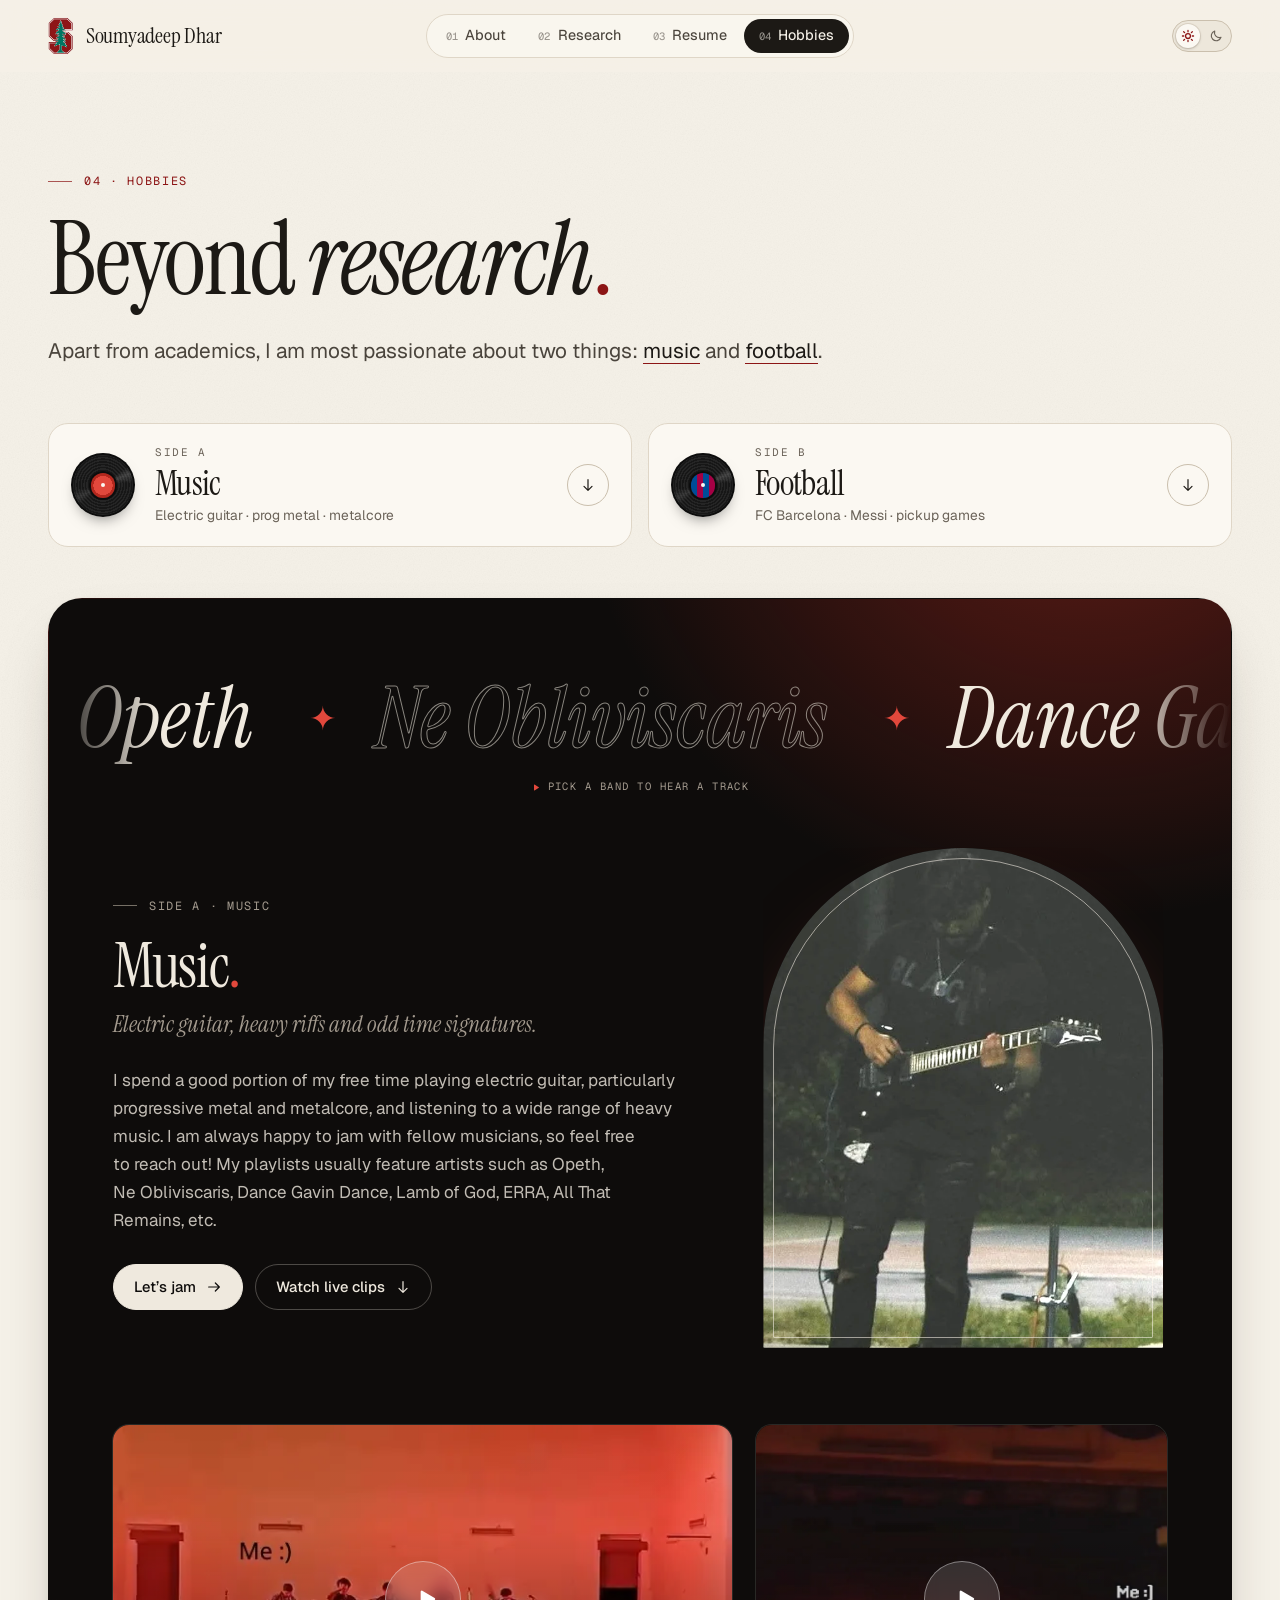
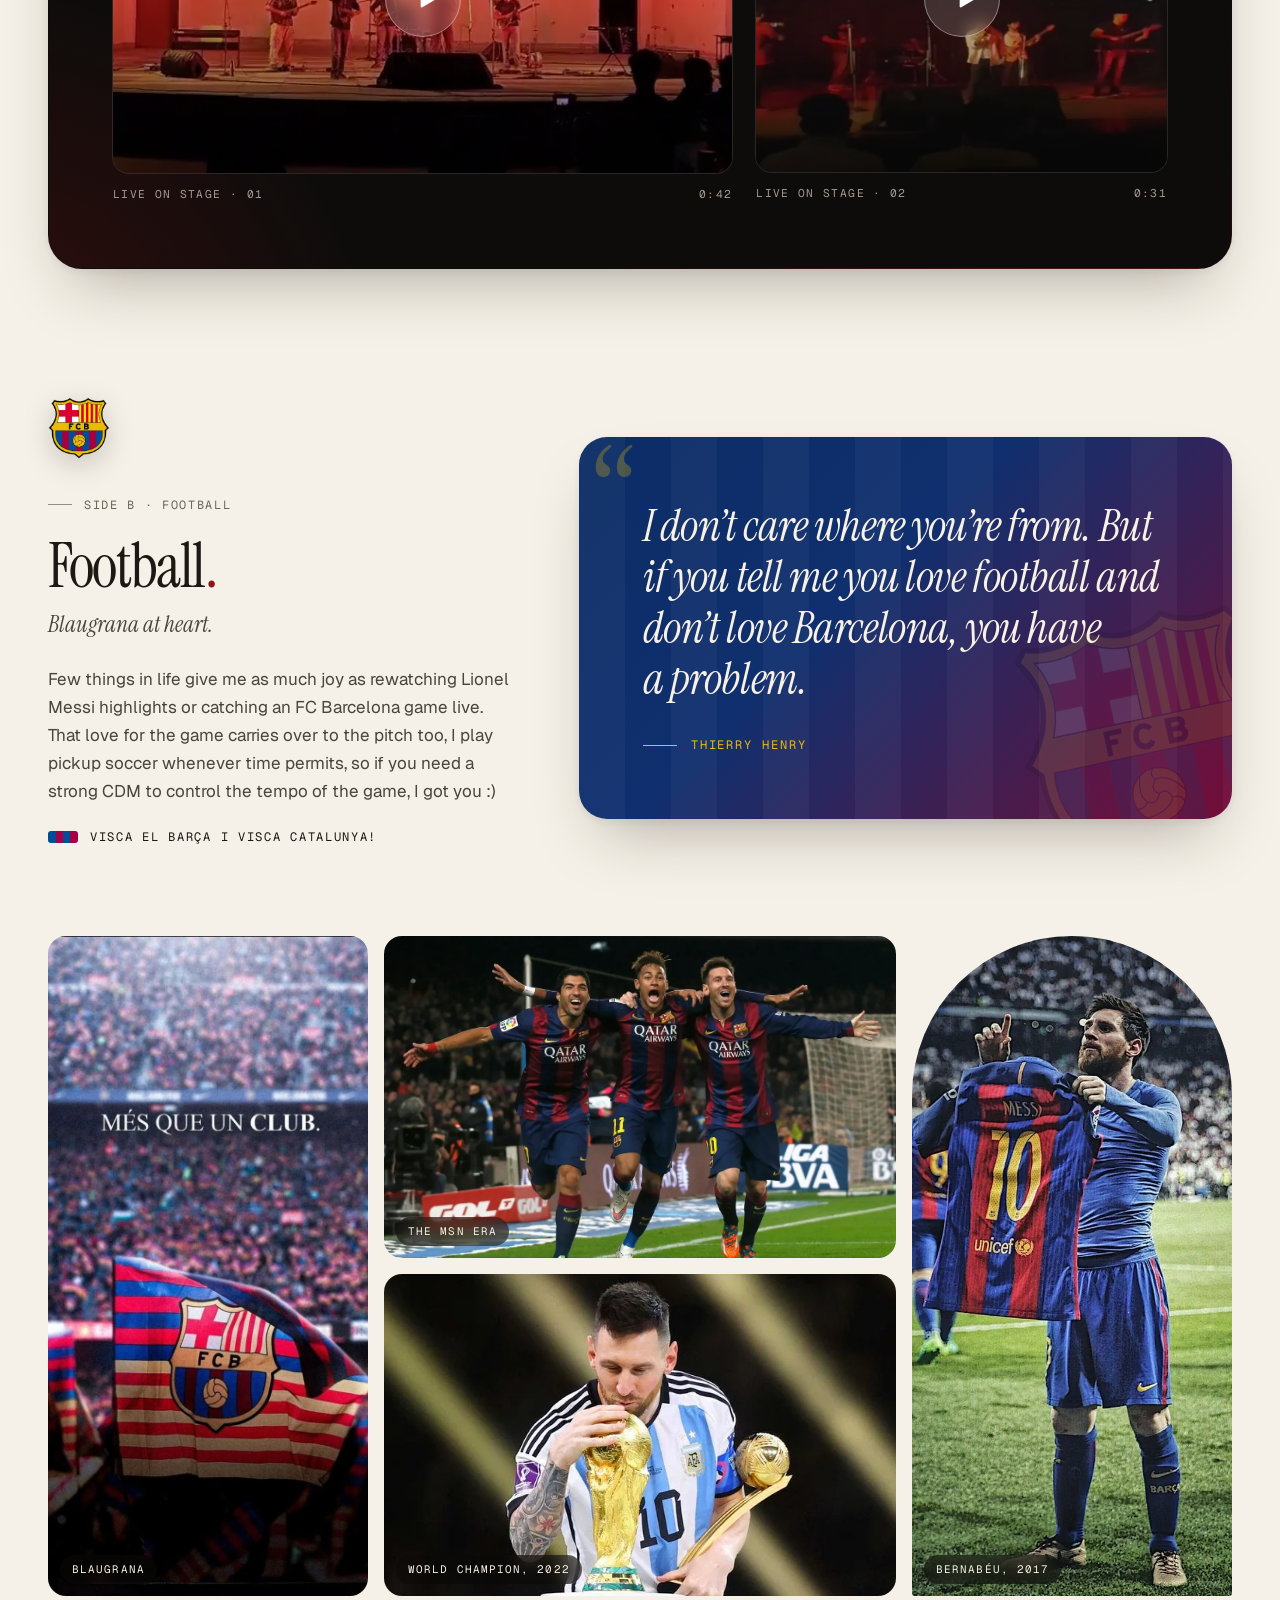
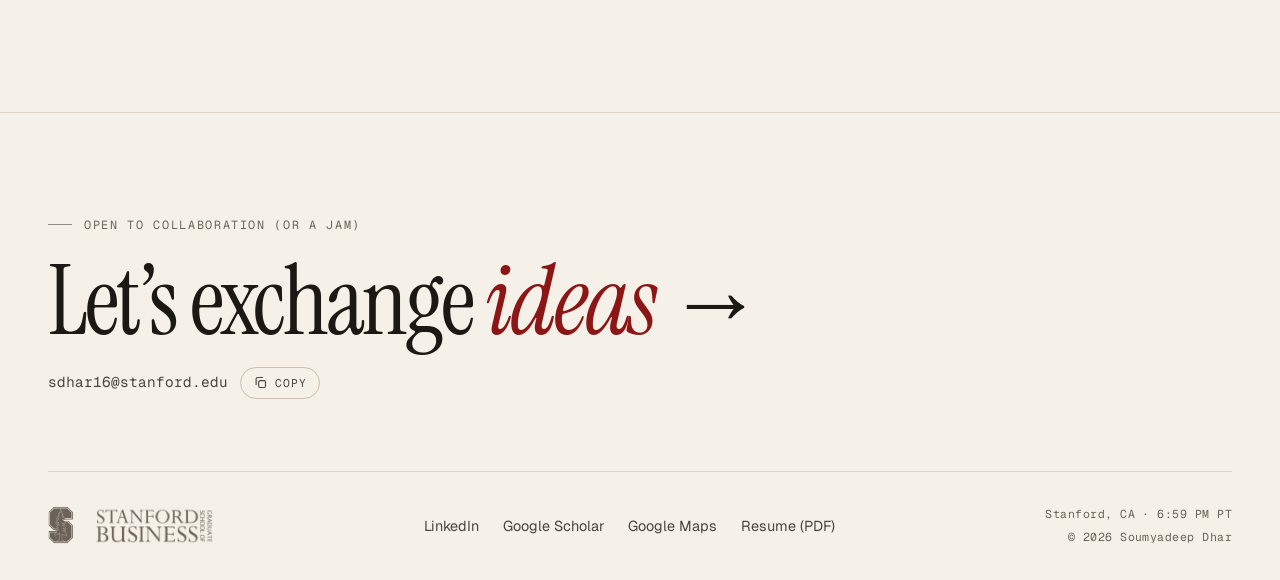
==== commit c2a4fdf9: "revision Updated personal description" ====
--- a/hobbies.html
+++ b/hobbies.html
@@ -180,9 +180,9 @@
           <h2 id="football-title" class="h2">Football<span class="dot">.</span></h2>
           <p class="pitch-sub">Blaugrana at heart.</p>
           <div class="prose">
-            <p>I am a huge FC Barcelona fan and try my best to watch all of their games on TV. Lionel Messi is my idol. I also love to play pickup soccer whenever time permits. If you need a strong CDM to control the tempo of the game, I got you :)</p>
+            <p>Few things in life give me as much joy as rewatching Lionel Messi highlights or catching an FC Barcelona game live. That love for the game carries over to the pitch too, I play pickup soccer whenever time permits, so if you need a strong CDM to control the tempo of the game, I got you :)</p>
           </div>
-          <p class="visca">Visca el Barça</p>
+          <p class="visca">Visca el Barça i visca Catalunya!</p>
         </div>
 
         <blockquote class="henry reveal" style="--d:.1s">
--- a/assets/css/style.css
+++ b/assets/css/style.css
@@ -600,6 +600,10 @@
   text-transform: uppercase;
   color: var(--muted);
 }
+/* second row: wide, shallow arches, like the broad arcades of the Main Quad */
+.arcade--wide { margin-top: clamp(22px, 3vw, 38px); }
+.arcade--wide .arch { aspect-ratio: 3 / 2; }
+.arch--wide { border-radius: 50% 50% 6px 6px / 30% 30% 6px 6px; }
 
 .place {
   display: grid;
@@ -1216,22 +1220,9 @@
 }
 
 /* ---------------------------------------------------------------- Resume -- */
-.resume-layout {
-  display: grid;
-  grid-template-columns: 300px minmax(0, 1fr);
-  align-items: start;
-  gap: clamp(32px, 5vw, 72px);
-  padding-bottom: clamp(64px, 9vw, 120px);
-}
-.resume-aside { position: sticky; top: calc(var(--header-h) + 28px); }
-.facts { margin: 0; }
-.facts > div { padding: 18px 0; border-top: 1px solid var(--line); }
-.facts > div:first-child { border-top-color: var(--ink); }
-.facts dt { margin-bottom: 6px; font-family: var(--font-mono); font-size: .68rem; letter-spacing: .13em; text-transform: uppercase; color: var(--muted); }
-.facts dd { margin: 0; font-size: .95rem; line-height: 1.5; color: var(--ink); }
-.facts dd small { display: block; margin-top: 2px; font-size: .86rem; color: var(--muted); }
-
-.resume-viewer { display: grid; gap: clamp(22px, 3vw, 40px); min-width: 0; }
+.resume-layout { padding-bottom: clamp(64px, 9vw, 120px); }
+
+.resume-viewer { display: grid; gap: clamp(22px, 3vw, 40px); max-width: 880px; min-width: 0; margin-inline: auto; }
 .sheet-wrap { margin: 0; }
 .sheet {
   position: relative;
@@ -1685,10 +1676,6 @@
   .themes { grid-template-columns: 1fr; gap: 0; }
   .theme { display: grid; grid-template-columns: 110px minmax(0, 1fr); gap: 4px 28px; padding-block: 24px; }
   .theme-top { grid-row: span 2; flex-direction: column; gap: 14px; margin: 0; }
-  .resume-layout { grid-template-columns: 1fr; }
-  .resume-aside { position: static; }
-  .facts { display: grid; grid-template-columns: repeat(2, minmax(0, 1fr)); column-gap: 32px; }
-  .facts > div:nth-child(2) { border-top-color: var(--ink); }
   .stage-grid, .pitch-grid { grid-template-columns: 1fr; }
   .arch--guitar { width: min(100%, 360px); }
   .place { grid-template-columns: auto minmax(0, 1fr); }
@@ -1740,6 +1727,7 @@
   }
   .arcade::-webkit-scrollbar { display: none; }
   .arcade figure { scroll-snap-align: center; }
+  .arcade--wide { grid-auto-columns: 86%; }
   .place { grid-template-columns: 1fr; text-align: left; }
   .place-icon { display: none; }
   .place-meta { grid-column: auto; }
@@ -1756,8 +1744,6 @@
   .pub-index { padding-top: 0; }
   .pub-links { justify-self: start; margin-top: 8px; }
   .scholar-cta { flex-direction: column; align-items: flex-start; }
-  .facts { grid-template-columns: 1fr; }
-  .facts > div:nth-child(2) { border-top-color: var(--line); }
 
   .sides { grid-template-columns: 1fr; gap: 12px; }
   .side { gap: 16px; padding: 16px 18px; }
